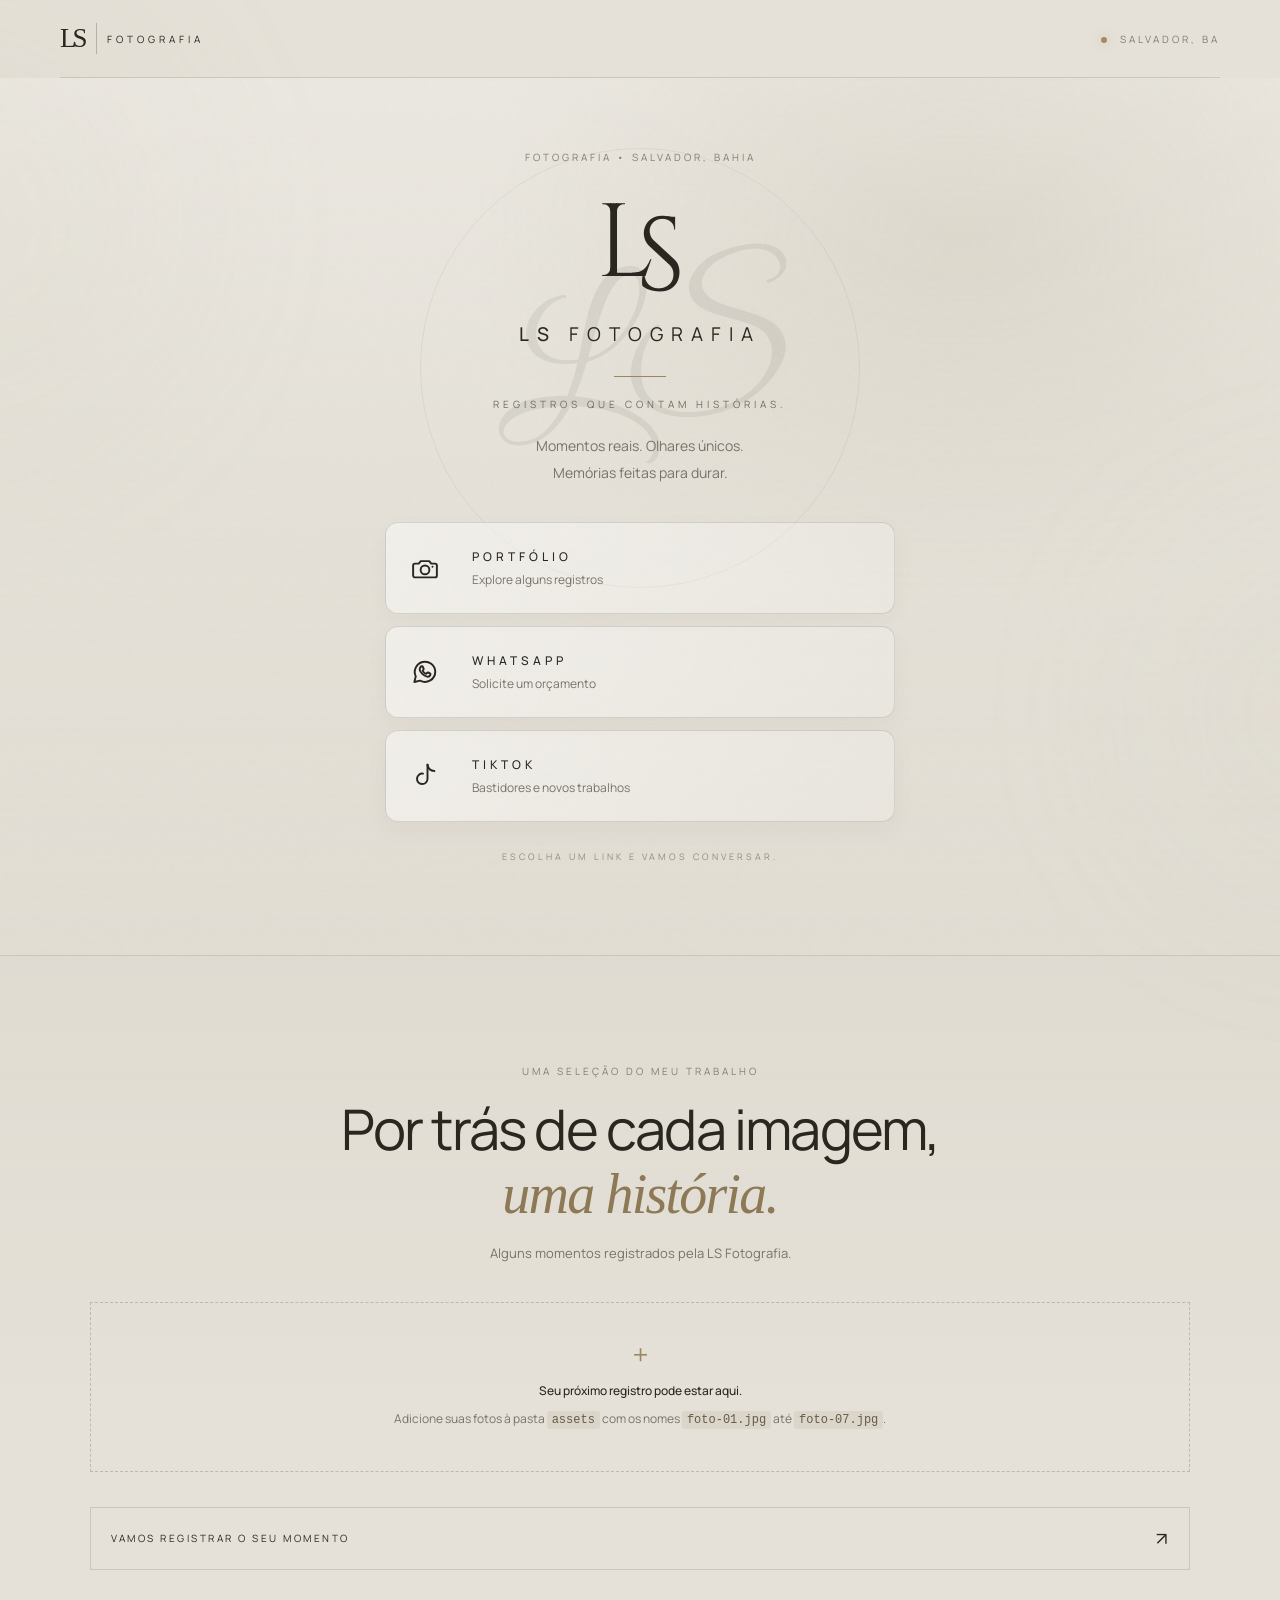
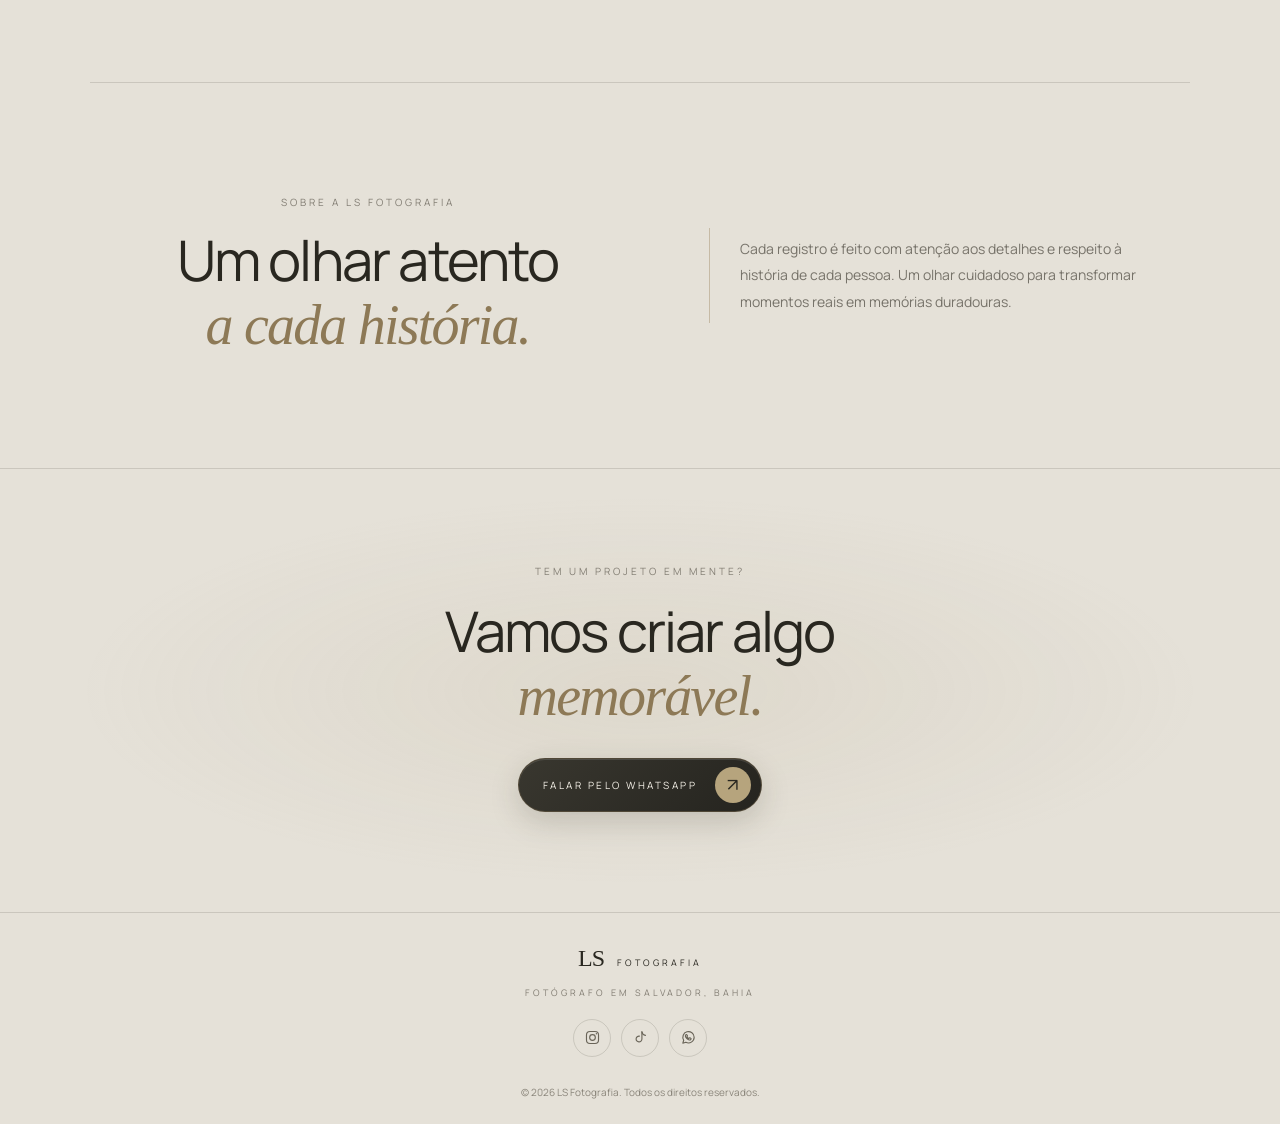
==== index.html @ e94c8c88 "Adiciona os arquivos do site" ====
<!doctype html>
<html lang="pt-BR">
<head>
  <meta charset="utf-8">
  <meta name="viewport" content="width=device-width, initial-scale=1">
  <meta name="theme-color" content="#090909">
  <meta name="description" content="LS Fotografia — registros que contam histórias. Fotógrafo em Salvador, Bahia.">
  <title>LS Fotografia | Registros que contam histórias</title>
<link rel="preconnect" href="https://fonts.googleapis.com">
<link rel="preconnect" href="https://fonts.gstatic.com" crossorigin>
<link rel="icon" type="image/svg+xml" href="favicon.svg">
<link href="https://fonts.googleapis.com/css2?family=DM+Sans:wght@400;500;600&family=Manrope:wght@300;400;500;600;700&display=swap" rel="stylesheet">
<link href="https://fonts.googleapis.com/css2?family=Cinzel:wght@400;500;600&display=swap" rel="stylesheet">
<link href="https://fonts.googleapis.com/css2?family=Great+Vibes&display=swap" rel="stylesheet">

<link rel="stylesheet" href="style.css">
  
  <script src="script.js" defer></script>
</head>
<body>
  <div class="ambient ambient-one" aria-hidden="true"></div>
  <div class="ambient ambient-two" aria-hidden="true"></div>

  <header class="topbar">
    <a class="mini-brand" href="#inicio" aria-label="LS Fotografia, início">
      <span class="mini-mark">LS</span>
      <span class="mini-name">FOTOGRAFIA</span>
    </a>
    <span class="top-location"><span class="location-dot"></span> SALVADOR, BA</span>
  </header>

  <main>
    <section class="hero" id="inicio" aria-labelledby="brand-title">
      <div class="hero-grain" aria-hidden="true"></div>
      <div class="hero-content">
        <p class="eyebrow reveal">FOTOGRAFIA • SALVADOR, BAHIA</p>
        <div class="brand-lockup reveal">
          <div class="brand-mark" aria-hidden="true"><span>L</span><span>S</span></div>
          <h1 id="brand-title">LS <span>FOTOGRAFIA</span></h1>
        </div>
        <div class="thin-line reveal"></div>
        <p class="tagline reveal">REGISTROS QUE CONTAM HISTÓRIAS.</p>
        <p class="hero-copy reveal">Momentos reais. Olhares únicos.<br>Memórias feitas para durar.</p>

        <nav class="main-links reveal" aria-label="Links principais">
          <a class="link-card portfolio-link" href="#portfolio">
            <span class="link-icon" aria-hidden="true">
              <svg viewBox="0 0 24 24" fill="none"><path d="M4 8.5h3l1.6-2h6.8l1.6 2h3A1.5 1.5 0 0 1 21.5 10v8a1.5 1.5 0 0 1-1.5 1.5H4A1.5 1.5 0 0 1 2.5 18v-8A1.5 1.5 0 0 1 4 8.5Z"/><circle cx="12" cy="13.5" r="3.5"/><path d="M18 11h.01"/></svg>
            </span>
            <span class="link-copy"><strong>PORTFÓLIO</strong><small>Explore alguns registros</small></span>
          </a>
          <a class="link-card" id="whatsapp-link" href="#" target="_blank" rel="noopener noreferrer">
            <span class="link-icon" aria-hidden="true">
              <svg viewBox="0 0 24 24" fill="none"><path d="M20.2 11.7a8.2 8.2 0 0 1-12.1 7.2L3.5 20l1.1-4.5a8.2 8.2 0 1 1 15.6-3.8Z"/><path d="M8.5 7.9c.2-.4.4-.5.7-.5h.5c.2 0 .4.1.5.4l.7 1.6c.1.3.1.5-.1.7l-.5.6c-.2.2-.2.4 0 .6.5.9 1.3 1.6 2.2 2.1.2.1.4.1.6-.1l.7-.8c.2-.2.4-.2.7-.1l1.5.7c.3.1.4.3.4.5 0 .4-.2 1.1-.7 1.6-.5.5-1.2.7-2 .5-1-.2-2.3-.8-3.7-2-1.2-1.1-2-2.4-2.2-3.4-.2-.9.1-1.7.7-2.3Z"/></svg>
            </span>
            <span class="link-copy"><strong>WHATSAPP</strong><small>Solicite um orçamento</small></span>
          </a>
          <a class="link-card" id="tiktok-link" href="#" target="_blank" rel="noopener noreferrer">
            <span class="link-icon" aria-hidden="true">
              <svg viewBox="0 0 24 24" fill="none"><path d="M14 3v11.2a4.2 4.2 0 1 1-3.6-4.1"/><path d="M14 3c.5 3 2.3 4.8 5.5 5"/></svg>
            </span>
            <span class="link-copy"><strong>TIKTOK</strong><small>Bastidores e novos trabalhos</small></span>
          </a>
        </nav>
        <p class="hero-note reveal">ESCOLHA UM LINK E VAMOS CONVERSAR.</p>
      </div>
      <div class="hero-orb" aria-hidden="true"><span>LS</span></div>
    </section>

    <section class="portfolio-section" id="portfolio" aria-labelledby="portfolio-title">
      <div class="section-heading">
        <p class="eyebrow">UMA SELEÇÃO DO MEU TRABALHO</p>
        <h2 id="portfolio-title">Por trás de cada imagem,<br><em>uma história.</em></h2>
        <p class="section-description">Alguns momentos registrados pela LS Fotografia.</p>
      </div>
      <div class="gallery" id="gallery">
        <figure class="gallery-item gallery-item--landscape" data-photo data-date="2026-10-26">
          <button class="gallery-photo-button" type="button" aria-label="Ampliar foto do portfólio 1" aria-haspopup="dialog">
            <img src="assets/foto-01.jpg" alt="Fotografia do portfólio 1">
          </button>
        </figure>
        <figure class="gallery-item gallery-item--portrait" data-photo data-date="2026-10-26">
          <button class="gallery-photo-button" type="button" aria-label="Ampliar foto do portfólio 2" aria-haspopup="dialog">
            <img src="assets/foto-02.jpg" alt="Fotografia do portfólio 2">
          </button>
        </figure>
        <figure class="gallery-item gallery-item--portrait" data-photo data-date="2026-10-26">
          <button class="gallery-photo-button" type="button" aria-label="Ampliar foto do portfólio 3" aria-haspopup="dialog">
            <img src="assets/foto-03.jpg" alt="Fotografia do portfólio 3">
          </button>
        </figure>
        <figure class="gallery-item gallery-item--landscape" data-photo data-date="2026-10-26">
          <button class="gallery-photo-button" type="button" aria-label="Ampliar foto do portfólio 4" aria-haspopup="dialog">
            <img src="assets/foto-04.jpg" alt="Fotografia do portfólio 4">
          </button>
        </figure>
        <figure class="gallery-item gallery-item--landscape" data-photo data-date="2026-10-26">
          <button class="gallery-photo-button" type="button" aria-label="Ampliar foto do portfólio 5" aria-haspopup="dialog">
            <img src="assets/foto-05.jpg" alt="Fotografia do portfólio 5">
          </button>
        </figure>
        <figure class="gallery-item gallery-item--portrait" data-photo data-date="2026-10-26">
          <button class="gallery-photo-button" type="button" aria-label="Ampliar foto do portfólio 6" aria-haspopup="dialog">
            <img src="assets/foto-06.jpg" alt="Fotografia do portfólio 6">
          </button>
        </figure>
        <figure class="gallery-item gallery-item--landscape" data-photo data-date="2026-10-26">
          <button class="gallery-photo-button" type="button" aria-label="Ampliar foto do portfólio 7" aria-haspopup="dialog">
            <img src="assets/foto-07.jpg" alt="Fotografia do portfólio 7">
          </button>
        </figure>
      </div>
      <dialog class="photo-lightbox" id="photo-lightbox" aria-label="Visualização da fotografia">
        <button class="photo-lightbox-close" type="button" aria-label="Fechar fotografia">×</button>
        <button class="photo-lightbox-nav photo-lightbox-previous" type="button" aria-label="Foto anterior">‹</button>
        <img class="photo-lightbox-image" id="photo-lightbox-image" alt="">
        <div class="photo-lightbox-caption">
          <time class="photo-lightbox-date" id="photo-lightbox-date"></time>
          <span class="photo-lightbox-counter" id="photo-lightbox-counter" aria-live="polite"></span>
        </div>
        <button class="photo-lightbox-nav photo-lightbox-next" type="button" aria-label="Próxima foto">›</button>
      </dialog>
      <div class="empty-gallery" id="empty-gallery">
        <span class="empty-symbol" aria-hidden="true">＋</span>
        <p><strong>Seu próximo registro pode estar aqui.</strong></p>
        <p>Adicione suas fotos à pasta <code>assets</code> com os nomes <code>foto-01.jpg</code> até <code>foto-07.jpg</code>.</p>
      </div>
      <a class="outline-cta" id="portfolio-whatsapp" href="#" target="_blank" rel="noopener noreferrer">VAMOS REGISTRAR O SEU MOMENTO <span>↗</span></a>
    </section>

    <section class="about-section" aria-labelledby="about-title">
      <div class="about-heading">
        <p class="eyebrow">SOBRE A LS FOTOGRAFIA</p>
        <h2 id="about-title">Um olhar atento<br><em>a cada história.</em></h2>
      </div>
      <div class="about-copy">
        <p>Cada registro é feito com atenção aos detalhes e respeito à história de cada pessoa. Um olhar cuidadoso para transformar momentos reais em memórias duradouras.</p>
      </div>
    </section>

    <section class="contact-strip" aria-label="Contato">
      <p class="eyebrow">TEM UM PROJETO EM MENTE?</p>
      <h2>Vamos criar algo<br><em>memorável.</em></h2>
      <a class="solid-cta" id="bottom-whatsapp" href="#" target="_blank" rel="noopener noreferrer">FALAR PELO WHATSAPP <span>↗</span></a>
    </section>
  </main>

  <footer class="footer">
    <a class="footer-brand" href="#inicio">LS <span>FOTOGRAFIA</span></a>
    <p>FOTÓGRAFO EM SALVADOR, BAHIA</p>
    <div class="footer-links">
      <a id="instagram-link" href="#" target="_blank" rel="noopener noreferrer" aria-label="Instagram">
        <svg viewBox="0 0 24 24" fill="none" aria-hidden="true"><rect x="3.5" y="3.5" width="17" height="17" rx="5"/><circle cx="12" cy="12" r="4"/><circle class="icon-dot" cx="17.5" cy="6.8" r="1" /></svg>
      </a>
      <a id="footer-tiktok-link" href="#" target="_blank" rel="noopener noreferrer" aria-label="TikTok">
        <svg viewBox="0 0 24 24" fill="none" aria-hidden="true"><path d="M14 4v10.1a4.1 4.1 0 1 1-3.5-4.05"/><path d="M14 4c.5 2.8 2.2 4.5 5 5"/></svg>
      </a>
      <a id="footer-whatsapp-link" href="#" target="_blank" rel="noopener noreferrer" aria-label="WhatsApp">
        <svg viewBox="0 0 24 24" fill="none" aria-hidden="true"><path d="M20 11.7a8 8 0 0 1-11.8 7L4 20l1.2-4.1A8 8 0 1 1 20 11.7Z"/><path d="M8.2 8.1c.2-.4.4-.4.7-.4h.4c.2 0 .4.1.5.4l.7 1.5c.1.3.1.4-.1.6l-.5.6c-.2.2-.2.4 0 .6.5.8 1.2 1.4 2 1.9.2.1.4.1.6-.1l.6-.7c.2-.2.4-.2.7-.1l1.4.7c.3.1.4.3.4.5 0 .4-.2 1.1-.7 1.5-.5.4-1.1.6-1.8.4-.9-.2-2.1-.8-3.4-1.9-1.1-1-1.8-2.2-2-3.1-.2-.8.1-1.5.5-1.9Z"/></svg>
      </a>
    </div>
    <small>© <span id="year"></span> LS Fotografia. Todos os direitos reservados.</small>
  </footer>
</body>
</html>
---- style.css ----
:root {
  color-scheme: light;
  --bg: #e5e1d8;
  --panel: rgba(255,255,255,.38);
  --panel-hover: rgba(255,255,255,.58);
  --text: #292720;
  --muted: #77736a;
  --line: rgba(67,61,51,.16);
  --accent: #9a8660;
  --serif: Georgia, "Times New Roman", serif;
}

* {
  box-sizing: border-box;
}

html {
  scroll-behavior: smooth;
  scroll-padding-top: 86px;
  scrollbar-width: none;
  -ms-overflow-style: none;
}

html::-webkit-scrollbar {
  display: none;
}

body {
  margin: 0;
  background: var(--bg);
  color: var(--text);
  font-family: "Manrope", "DM Sans", sans-serif;
  overflow-x: hidden;
}

a {
  color: inherit;
}

.ambient {
  position: fixed;
  z-index: -1;
  pointer-events: none;
  border-radius: 50%;
  filter: blur(100px);
  opacity: .09;
}

.ambient-one {
  width: 440px;
  height: 440px;
  background: #c5b99f;
  top: 0;
  left: -260px;
}

.ambient-two {
  width: 380px;
  height: 380px;
  background: #d7d0c3;
  bottom: 0;
  right: -240px;
}

.topbar {
  width: min(1160px, calc(100% - 48px));
  margin: auto;
  height: 78px;
  display: flex;
  justify-content: space-between;
  align-items: center;
  border-bottom: 1px solid var(--line);
}

.mini-brand {
  display: flex;
  gap: 10px;
  align-items: center;
  text-decoration: none;
}

.mini-mark {
  font-family: var(--serif);
  font-size: 27px;
  letter-spacing: -4px;
  border-right: 1px solid #b9b1a3;
  padding-right: 12px;
}

.mini-name {
  font-size: 10px;
  letter-spacing: 4px;
}

.top-location,
.eyebrow {
  color: #827d73;
  font-size: 10px;
  letter-spacing: 3px;
}

.location-dot {
  display: inline-block;
  width: 6px;
  height: 6px;
  margin-right: 8px;
  border-radius: 50%;
  background: #a28b62;
  box-shadow: 0 0 12px rgba(162,139,98,.38);
}

.hero {
  min-height: 690px;
  position: relative;
  display: grid;
  place-items: center;
  padding: 72px 24px 92px;
  isolation: isolate;
  overflow: hidden;
}

.hero::before {
  content: "";
  position: absolute;
  z-index: -2;
  inset: 0;
  background:
    radial-gradient(ellipse at 75% 18%, rgba(166,151,121,.16), transparent 36%),
    linear-gradient(180deg, rgba(255,255,255,.24), transparent 48%, rgba(207,199,184,.16));
}

.hero-grain {
  position: absolute;
  z-index: -1;
  inset: 0;
  opacity: .035;
  pointer-events: none;
  background-image: url("data:image/svg+xml,%3Csvg viewBox='0 0 180 180' xmlns='http://www.w3.org/2000/svg'%3E%3Cfilter id='n'%3E%3CfeTurbulence type='fractalNoise' baseFrequency='.8' numOctaves='3' stitchTiles='stitch'/%3E%3C/filter%3E%3Crect width='100%25' height='100%25' filter='url(%23n)' opacity='.55'/%3E%3C/svg%3E");
}

.hero-content {
  width: min(620px, 100%);
  text-align: center;
  position: relative;
  z-index: 2;
}

.hero .eyebrow {
  margin: 0 0 30px;
}

.brand-lockup {
  display: flex;
  flex-direction: column;
  align-items: center;
}

.brand-mark {
  height: 104px;
  display: flex;
  align-items: center;
  justify-content: center;
  font-family: "Cinzel", serif;
  font-size: 104px;
  line-height: .9;
  letter-spacing: -18px;
  padding-right: 17px;
  font-weight: 400;
}

.brand-mark span:first-child {
  transform: translateY(-1px);
}

.brand-mark span:last-child {
  transform: translateY(13px);
}

h1 {
  margin: 23px 0 0;
  font-size: clamp(15px, 2vw, 19px);
  letter-spacing: 8px;
  font-weight: 500;
}

h1 span {
  font-weight: 400;
}

.thin-line {
  height: 1px;
  width: 52px;
  background: var(--accent);
  margin: 29px auto 20px;
}

.tagline {
  font-size: 10px;
  letter-spacing: 4px;
  color: #716b60;
  margin: 0;
}

.hero-copy {
  color: var(--muted);
  font-size: 14px;
  line-height: 1.9;
  margin: 22px 0 36px;
}

.main-links {
  display: grid;
  gap: 12px;
  text-align: left;
}

.link-card {
  min-height: 88px;
  display: grid;
  grid-template-columns: 46px 1fr 22px;
  gap: 18px;
  align-items: center;
  padding: 17px 22px;
  border: 1px solid var(--line);
  border-radius: 13px;
  text-decoration: none;
  background: linear-gradient(110deg, rgba(255,255,255,.48), rgba(255,255,255,.24));
  box-shadow: 0 8px 24px rgba(61,53,40,.035);
  transition: transform .25s ease, background .25s ease, border-color .25s ease;
}

.link-card:hover,
.link-card:focus-visible {
  transform: translateY(-3px);
  background: var(--panel-hover);
  border-color: rgba(154,134,96,.5);
  box-shadow: 0 12px 30px rgba(61,53,40,.08);
  outline: none;
}

.link-icon {
  width: 34px;
  height: 34px;
  display: grid;
  place-items: center;
}

.link-icon svg {
  width: 30px;
  height: 30px;
  stroke: currentColor;
  stroke-width: 1.55;
  stroke-linecap: round;
  stroke-linejoin: round;
}

.link-copy {
  display: grid;
  gap: 6px;
}

.link-copy strong {
  font-size: 12px;
  font-weight: 500;
  letter-spacing: 4px;
}

.link-copy small {
  color: var(--muted);
  font-size: 12px;
}

.arrow {
  font-size: 23px;
  font-weight: 300;
  color: var(--accent);
  transition: transform .2s ease;
}

.link-card:hover .arrow {
  transform: translate(3px,-3px);
}

.hero-note {
  margin: 28px 0 0;
  font-size: 9px;
  letter-spacing: 3px;
  color: #928c80;
}

.hero-orb {
  position: absolute;
  z-index: -1;
  width: 440px;
  height: 440px;
  border-radius: 50%;
  border: 1px solid rgba(67,61,51,.07);

  right: auto;
  left: 50%;
  top: 70px;
  transform: translateX(-50%);

  display: grid;
  place-items: center;
  color: rgba(67,61,51,.025);
}

.hero-orb span {
  display: inline-block;
  font-family: "Great Vibes", cursive;
  font-weight: 400;
  font-size: 180px;
  line-height: 1;
  color: rgba(67,61,51,.09);
  opacity: 1;
  transform: rotate(-8deg);
}

.portfolio-section {
  padding: 108px 24px 112px;
  border-top: 1px solid var(--line);
  background: linear-gradient(180deg, rgba(193,184,167,.13), transparent 60%);
}

.section-heading {
  max-width: 1100px;
  margin: 0 auto 40px;
  text-align: center;
}

.section-heading .eyebrow {
  margin: 0 0 20px;
}

h2 {
  font-weight: 400;
  font-size: clamp(32px, 5vw, 56px);
  line-height: 1.12;
  letter-spacing: -1.8px;
  margin: 0;
}

h2 em {
  font-family: var(--serif);
  font-weight: 400;
  color: #8d7956;
}

.section-description {
  margin: 18px 0 0;
  color: var(--muted);
  font-size: 13px;
}

.gallery {
  max-width: 1100px;
  margin: auto;
  display: grid;
  grid-template-columns: repeat(2, minmax(0, 1fr));
  grid-auto-rows: clamp(150px, 20vw, 220px);
  gap: 14px;
}

.gallery-item {
  display: none;
  position: relative;
  margin: 0;
  overflow: hidden;
  border-radius: 2px;
  background: #d9d3c8;
  border: 1px solid rgba(67,61,51,.1);
  transition: opacity .65s ease, transform .65s cubic-bezier(.2,.7,.2,1);
}

.gallery-item--portrait {
  grid-row: span 2;
}

.gallery-item--landscape {
  grid-row: span 1;
}

.gallery-item.is-visible {
  display: block;
}

.gallery-item.is-observed:not(.is-revealed) {
  opacity: 0;
  transform: translateX(-22px) scale(.97);
}

.gallery-item:nth-child(even).is-observed:not(.is-revealed) {
  transform: translateX(22px) scale(.97);
}

.gallery-item.is-revealed {
  opacity: 1;
  transform: translateX(0) scale(1);
}

.gallery-item.is-returning {
  transition: none;
}

.gallery-item:nth-child(2).is-revealed,
.gallery-item:nth-child(5).is-revealed {
  transition-delay: .08s;
}

.gallery-item:nth-child(3).is-revealed,
.gallery-item:nth-child(6).is-revealed {
  transition-delay: .16s;
}

.gallery-photo-button {
  position: absolute;
  inset: 0;
  display: block;
  width: 100%;
  height: 100%;
  padding: 0;
  overflow: hidden;
  border: 0;
  background: transparent;
  cursor: pointer;
}

.gallery-photo-button:focus-visible {
  z-index: 1;
  outline: 2px solid var(--accent);
  outline-offset: -4px;
}

.gallery-item img {
  width: 100%;
  height: 100%;
  object-fit: cover;
  display: block;
  transition: transform .6s ease;
}

.gallery-photo-button:hover img,
.gallery-photo-button:focus-visible img {
  transform: scale(1.04);
}

.photo-lightbox {
  position: fixed;
  max-width: min(94vw, 1200px);
  max-height: 94vh;
  padding: 54px 0 0;
  overflow: visible;
  border: 0;
  background: transparent;
}

.photo-lightbox::backdrop {
  background: rgba(24,22,18,.88);
  backdrop-filter: blur(7px);
}

.photo-lightbox-image {
  display: block;
  max-width: 94vw;
  max-height: 78vh;
  width: auto;
  height: auto;
  object-fit: contain;
  transition: opacity .12s ease;
  box-shadow: 0 22px 70px rgba(0,0,0,.4);
}

.photo-lightbox-caption {
  display: block;
  margin: 12px auto 0;
  color: rgba(245,241,232,.82);
  font-size: 11px;
  letter-spacing: 2px;
  text-align: center;
}

.photo-lightbox-date {
  display: inline;
}

.photo-lightbox-counter {
  margin-left: 12px;
  padding-left: 12px;
  border-left: 1px solid rgba(245,241,232,.35);
  color: rgba(245,241,232,.58);
  font-variant-numeric: tabular-nums;
}

.photo-lightbox.is-loading .photo-lightbox-image {
  opacity: 0;
}

.photo-lightbox.is-loading::after {
  content: "";
  position: fixed;
  top: 50%;
  left: 50%;
  transform: translate(-50%, -50%);
  width: 34px;
  height: 34px;
  border: 2px solid rgba(255,255,255,.28);
  border-top-color: #e8dfcb;
  border-radius: 50%;
  animation: lightbox-spin .7s linear infinite;
}

.photo-lightbox.is-error .photo-lightbox-image {
  display: none;
}

.photo-lightbox.is-error::after {
  content: "Não foi possível carregar a foto.";
  position: fixed;
  top: 50%;
  left: 50%;
  transform: translate(-50%, -50%);
  color: #f5f1e8;
  font-size: 14px;
}

@keyframes lightbox-spin {
  to {
    transform: translate(-50%, -50%) rotate(360deg);
  }
}

.photo-lightbox-close {
  position: absolute;
  top: 0;
  right: 0;
  display: grid;
  place-items: center;
  width: 40px;
  height: 40px;
  border: 1px solid rgba(255,255,255,.48);
  border-radius: 50%;
  background: rgba(255,255,255,.08);
  color: #fff;
  font: 300 28px/1 "Manrope", sans-serif;
  cursor: pointer;
  transition: background .2s ease, transform .2s ease;
}

.photo-lightbox-close:hover {
  transform: rotate(90deg);
  background: rgba(255,255,255,.18);
}

.photo-lightbox-nav {
  position: fixed;
  top: 50%;
  display: grid;
  place-items: center;
  width: 48px;
  height: 48px;
  padding: 0 0 5px;
  border: 1px solid rgba(255,255,255,.42);
  border-radius: 50%;
  background: rgba(24,22,18,.62);
  color: #f5f1e8;
  font: 300 38px/1 "Manrope", sans-serif;
  cursor: pointer;
  transform: translateY(-50%);
  transition: background .2s ease, border-color .2s ease;
}

.photo-lightbox-nav:hover {
  border-color: rgba(255,255,255,.72);
  background: rgba(255,255,255,.16);
}

.photo-lightbox-nav:disabled {
  opacity: .35;
  cursor: default;
}

.photo-lightbox-nav:disabled:hover {
  border-color: rgba(255,255,255,.42);
  background: rgba(24,22,18,.62);
}

.photo-lightbox-previous {
  left: 18px;
}

.photo-lightbox-next {
  right: 18px;
}

.about-section {
  position: relative;
  display: grid;
  grid-template-columns: minmax(0, 1fr) minmax(0, .9fr);
  align-items: center;
  gap: clamp(36px, 7vw, 88px);
  max-width: 1100px;
  margin: 0 auto;
  padding: 112px 24px;
  border-top: 1px solid var(--line);
}

.about-heading .eyebrow {
  margin: 0 0 20px;
}

.about-heading {
  text-align: center;
}

.about-copy {
  max-width: 490px;
  padding: 8px 0 8px 30px;
  border-left: 1px solid rgba(154,134,96,.42);
}

.about-copy p {
  margin: 0;
  color: var(--muted);
  font-size: 14px;
  line-height: 1.9;
}

@media (max-width: 620px) {
  .about-section {
    grid-template-columns: 1fr;
    justify-items: center;
    gap: 24px;
    padding: 74px 24px 78px;
  }

  .about-heading {
    width: 100%;
    text-align: center;
  }

  .about-heading .eyebrow {
    font-size: 8px;
    letter-spacing: 2px;
  }

  .about-copy {
    max-width: 100%;
    padding: 0 0 0 20px;
    text-align: center;
  }

  .about-copy p {
    font-size: 13px;
  }

  .photo-lightbox-nav {
    width: 40px;
    height: 40px;
    font-size: 32px;
  }

  .photo-lightbox-previous {
    left: 10px;
  }

  .photo-lightbox-next {
    right: 10px;
  }
}

.gallery-item::after {
  content: "";
  position: absolute;
  inset: 45% 0 0;
  background: linear-gradient(transparent, rgba(27,25,21,.58));
  pointer-events: none;
}

.gallery-item figcaption {
  position: absolute;
  z-index: 1;
  bottom: 16px;
  left: 16px;
  font-size: 9px;
  letter-spacing: 3px;
  color: #f0efec;
}

.empty-gallery {
  max-width: 1100px;
  margin: auto;
  border: 1px dashed rgba(67,61,51,.24);
  padding: 32px 20px;
  text-align: center;
  color: var(--muted);
}

.empty-gallery[hidden] {
  display: none;
}

.empty-symbol {
  display: block;
  font-size: 25px;
  color: var(--accent);
  margin-bottom: 10px;
}

.empty-gallery p {
  font-size: 12px;
  line-height: 1.8;
  margin: 7px 0;
}

.empty-gallery strong {
  color: var(--text);
  font-weight: 500;
}

code {
  color: #655b48;
  background: rgba(154,134,96,.12);
  padding: 2px 5px;
  border-radius: 3px;
}

.outline-cta,
.solid-cta {
  display: flex;
  align-items: center;
  justify-content: space-between;
  gap: 18px;
  max-width: 1100px;
  margin: 35px auto 0;
  padding: 18px 20px;
  text-decoration: none;
  font-size: 10px;
  letter-spacing: 2.5px;
  transition: background .2s ease;
}

.outline-cta {
  border: 1px solid var(--line);
}

.outline-cta:hover {
  background: rgba(67,61,51,.045);
}

.outline-cta:focus-visible,
.solid-cta:focus-visible {
  outline: 2px solid var(--accent);
  outline-offset: 4px;
}

.outline-cta span,
.solid-cta span {
  font-size: 18px;
}

.contact-strip {
  padding: 95px 24px 100px;
  border-top: 1px solid var(--line);
  text-align: center;
  background: radial-gradient(ellipse at center, rgba(177,161,128,.13), transparent 62%);
}

.contact-strip .eyebrow {
  margin: 0 0 22px;
}

.solid-cta {
  justify-content: center;
  width: fit-content;
  margin: 30px auto 0;
  gap: 18px;
  padding: 8px 10px 8px 24px;
  border: 1px solid rgba(88,78,59,.8);
  border-radius: 999px;
  background: linear-gradient(135deg, #39372f, #25241f);
  color: #f5f1e8;
  box-shadow: 0 10px 30px rgba(47,42,33,.18), inset 0 1px rgba(255,255,255,.12);
  transition: transform .25s ease, box-shadow .25s ease, background .25s ease;
}

.solid-cta:hover {
  transform: translateY(-2px);
  background: linear-gradient(135deg, #49463b, #302e27);
  box-shadow: 0 14px 36px rgba(47,42,33,.25), inset 0 1px rgba(255,255,255,.16);
}

.solid-cta span {
  display: grid;
  place-items: center;
  width: 36px;
  height: 36px;
  border-radius: 50%;
  background: #b6a47d;
  color: #292720;
}

.footer {
  padding: 32px 24px 24px;
  border-top: 1px solid var(--line);
  text-align: center;
}

.footer-brand {
  text-decoration: none;
  font-family: var(--serif);
  font-size: 24px;
  letter-spacing: -1px;
}

.footer-brand span {
  font: 9px "Manrope", sans-serif;
  letter-spacing: 3px;
  margin-left: 8px;
}

.footer > p {
  color: #827d73;
  font-size: 9px;
  letter-spacing: 3px;
  margin: 14px 0 20px;
}

.footer-links {
  display: flex;
  justify-content: center;
  gap: 10px;
  margin-bottom: 22px;
}

.footer-links a {
  display: grid;
  place-items: center;
  width: 38px;
  height: 38px;
  border: 1px solid var(--line);
  border-radius: 50%;
  text-decoration: none;
  color: #696458;
  transition: background .2s ease, color .2s ease, border-color .2s ease, transform .2s ease;
}

.footer-links svg {
  width: 17px;
  height: 17px;
  stroke: currentColor;
  stroke-width: 1.6;
  stroke-linecap: round;
  stroke-linejoin: round;
}

.footer-links svg .icon-dot {
  fill: currentColor;
  stroke: none;
}

.footer-links a:hover {
  background: rgba(67,61,51,.06);
  border-color: rgba(154,134,96,.4);
  color: #39372f;
  transform: translateY(-2px);
}

.footer > small {
  color: #8a857a;
  font-size: 10px;
}

.reveal {
  animation: rise-in .7s both;
}

.reveal:nth-child(2) {
  animation-delay: .08s;
}

.reveal:nth-child(3) {
  animation-delay: .15s;
}

.reveal:nth-child(4) {
  animation-delay: .22s;
}

.reveal:nth-child(5) {
  animation-delay: .29s;
}

@keyframes rise-in {
  from {
    opacity: 0;
    transform: translateY(10px);
  }

  to {
    opacity: 1;
    transform: translateY(0);
  }
}

@media (min-width: 900px) {
  .hero {
    min-height: 760px;
  }

  .hero-content {
    width: 510px;
  }

  .link-card {
    min-height: 92px;
  }

  .portfolio-section {
    padding-left: max(24px, calc((100vw - 1100px)/2));
    padding-right: max(24px, calc((100vw - 1100px)/2));
  }
}

@media (max-width: 620px) {
  .topbar {
    width: calc(100% - 34px);
    height: 66px;
  }

  .mini-mark {
    font-size: 24px;
  }

  .mini-name {
    font-size: 8px;
    letter-spacing: 2.5px;
  }

  .top-location {
    font-size: 8px;
    letter-spacing: 1.5px;
  }

  .hero {
    padding: 63px 20px 76px;
    min-height: auto;
  }

  .hero .eyebrow {
    font-size: 8px;
    letter-spacing: 2px;
    margin-bottom: 28px;
  }

  .brand-mark {
    font-size: 90px;
    height: 90px;
  }

  h1 {
    font-size: 14px;
    letter-spacing: 5px;
  }

  .tagline {
    font-size: 8px;
    letter-spacing: 2.5px;
  }

  .hero-copy {
    font-size: 13px;
    margin-bottom: 30px;
  }

  .link-card {
    min-height: 80px;
    grid-template-columns: 34px 1fr 18px;
    gap: 13px;
    padding: 15px 15px;
  }

  .link-icon svg {
    width: 27px;
    height: 27px;
  }

  .link-copy strong {
    font-size: 10px;
    letter-spacing: 3px;
  }

  .link-copy small {
    font-size: 11px;
  }

  .hero-note {
    font-size: 8px;
    letter-spacing: 2px;
  }

  .portfolio-section {
    padding: 74px 20px 78px;
  }

  .section-heading {
    margin-bottom: 27px;
  }

  .section-heading .eyebrow {
    font-size: 8px;
    letter-spacing: 2px;
  }

  .section-description {
    font-size: 12px;
    line-height: 1.7;
  }

  .gallery {
    grid-template-columns: repeat(2, minmax(0, 1fr));
    grid-auto-rows: clamp(90px, 30vw, 130px);
    gap: 9px;
  }

  .gallery-item figcaption {
    left: 10px;
    bottom: 10px;
    font-size: 8px;
  }

  .empty-gallery {
    padding: 26px 14px;
  }

  .outline-cta {
    font-size: 8px;
    letter-spacing: 1.5px;
    padding: 16px 13px;
  }

  .contact-strip {
    padding: 74px 20px 78px;
  }

  .solid-cta {
    font-size: 9px;
    letter-spacing: 1.5px;
    padding: 8px 10px 8px 20px;
  }
}

@media (prefers-reduced-motion: reduce) {
  *,
  *::before,
  *::after {
    scroll-behavior: auto !important;
    animation-duration: .01ms !important;
    transition-duration: .01ms !important;
  }
}
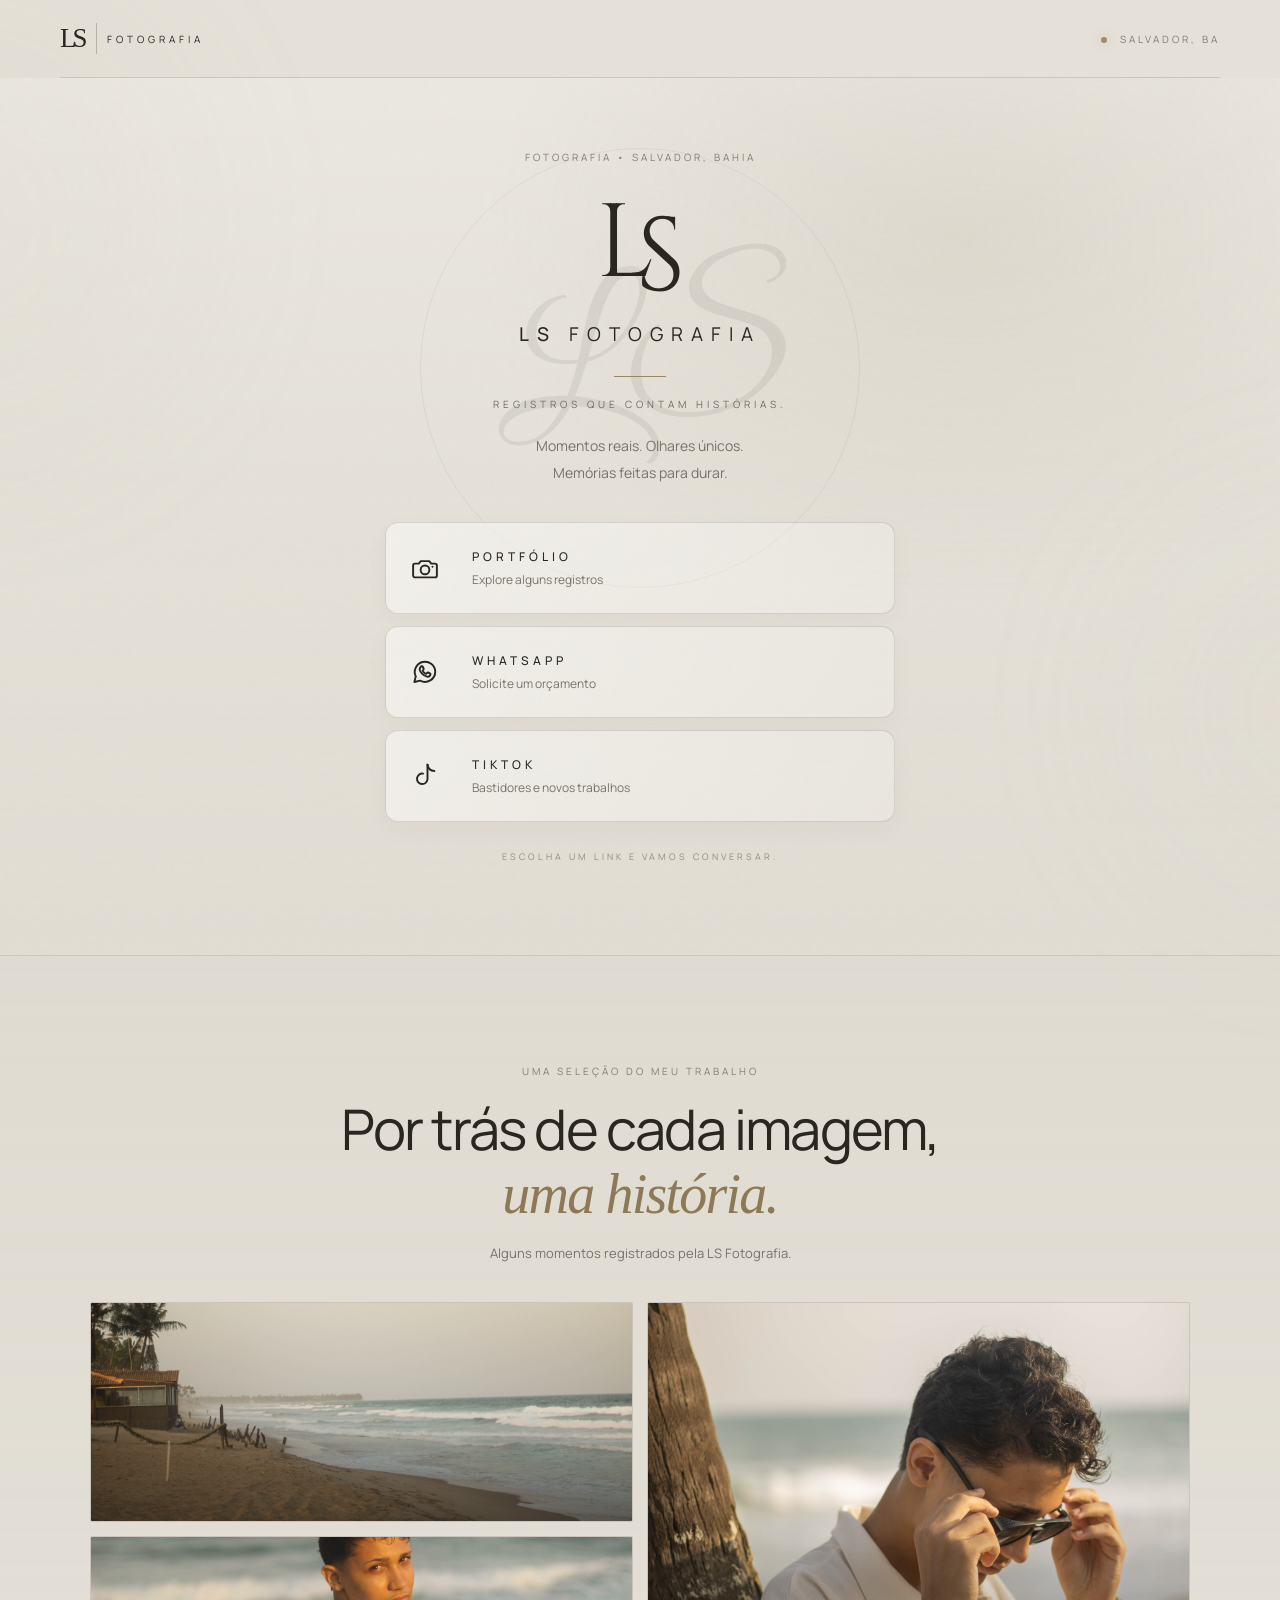
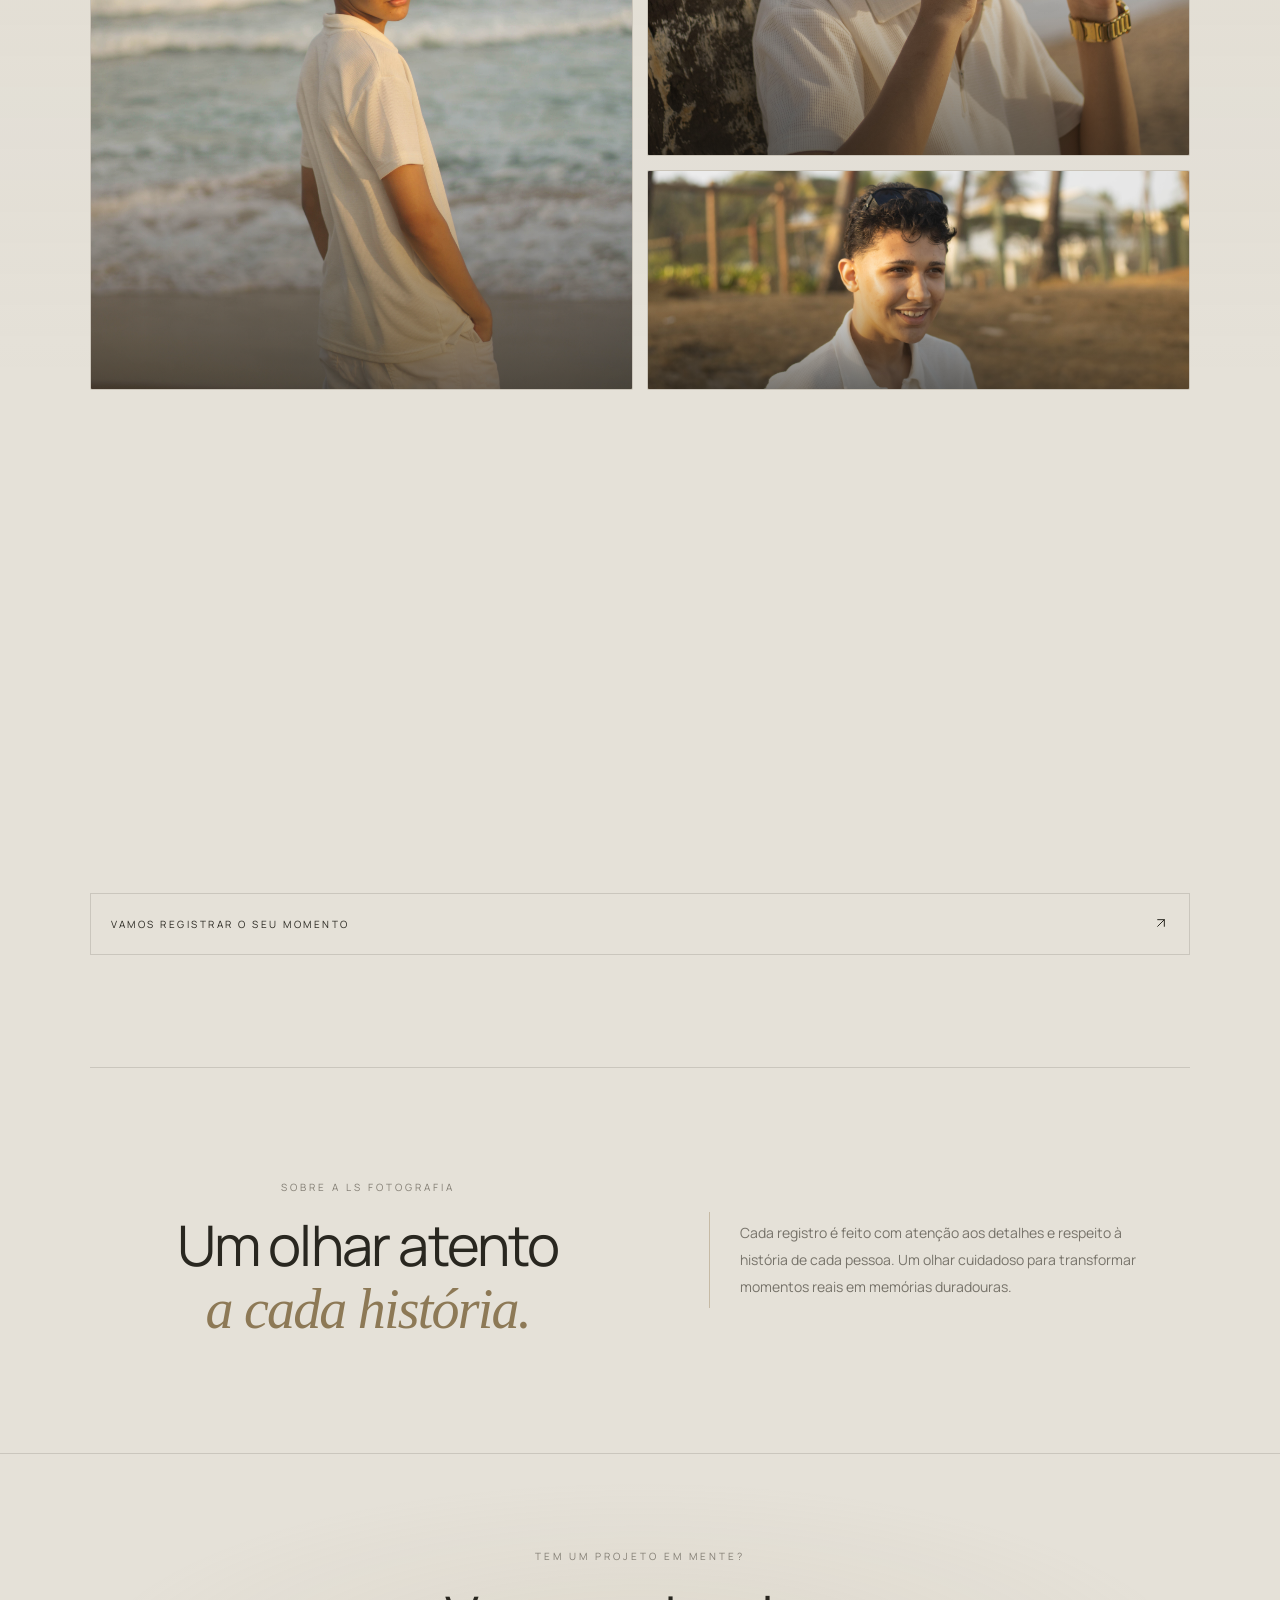
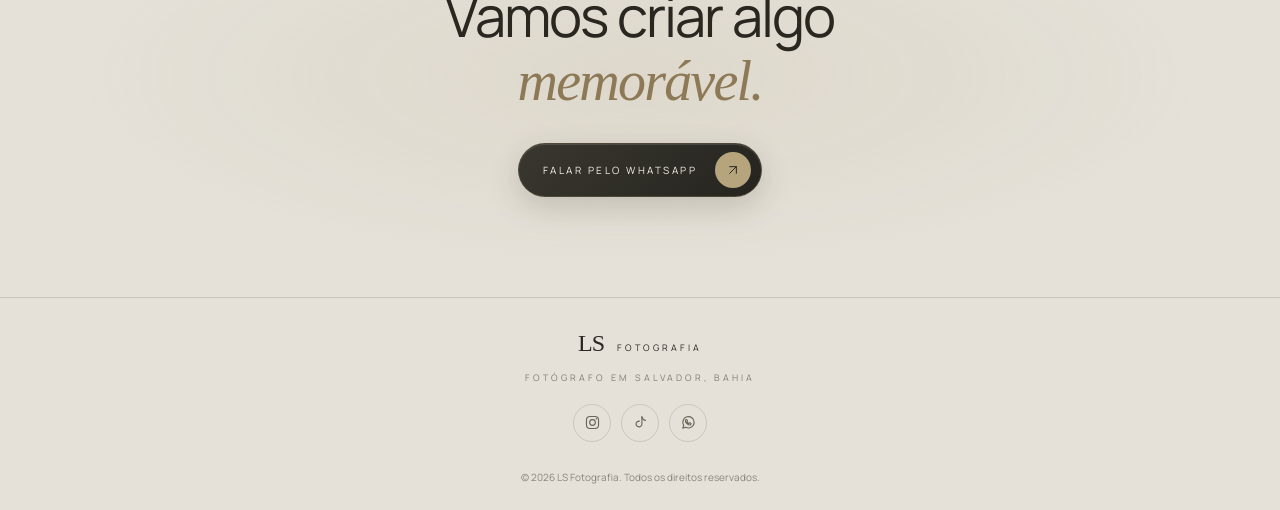
==== commit dedbf569: "Add SVG icons to WhatsApp call-to-action links" ====
--- a/index.html
+++ b/index.html
@@ -125,7 +125,7 @@
         <p><strong>Seu próximo registro pode estar aqui.</strong></p>
         <p>Adicione suas fotos à pasta <code>assets</code> com os nomes <code>foto-01.jpg</code> até <code>foto-07.jpg</code>.</p>
       </div>
-      <a class="outline-cta" id="portfolio-whatsapp" href="#" target="_blank" rel="noopener noreferrer">VAMOS REGISTRAR O SEU MOMENTO <span>↗</span></a>
+      <a class="outline-cta" id="portfolio-whatsapp" href="#" target="_blank" rel="noopener noreferrer">VAMOS REGISTRAR O SEU MOMENTO <span><svg viewBox="0 0 24 24" width="16" height="16" fill="none" stroke="currentColor" stroke-width="1.5" stroke-linecap="round" stroke-linejoin="round"><path d="M7 17 17 7M7 7h10v10"/></svg></span></a>
     </section>
 
     <section class="about-section" aria-labelledby="about-title">
@@ -141,7 +141,7 @@
     <section class="contact-strip" aria-label="Contato">
       <p class="eyebrow">TEM UM PROJETO EM MENTE?</p>
       <h2>Vamos criar algo<br><em>memorável.</em></h2>
-      <a class="solid-cta" id="bottom-whatsapp" href="#" target="_blank" rel="noopener noreferrer">FALAR PELO WHATSAPP <span>↗</span></a>
+      <a class="solid-cta" id="bottom-whatsapp" href="#" target="_blank" rel="noopener noreferrer">FALAR PELO WHATSAPP <span><svg viewBox="0 0 24 24" width="16" height="16" fill="none" stroke="currentColor" stroke-width="1.5" stroke-linecap="round" stroke-linejoin="round"><path d="M7 17 17 7M7 7h10v10"/></svg></span></a>
     </section>
   </main>
 
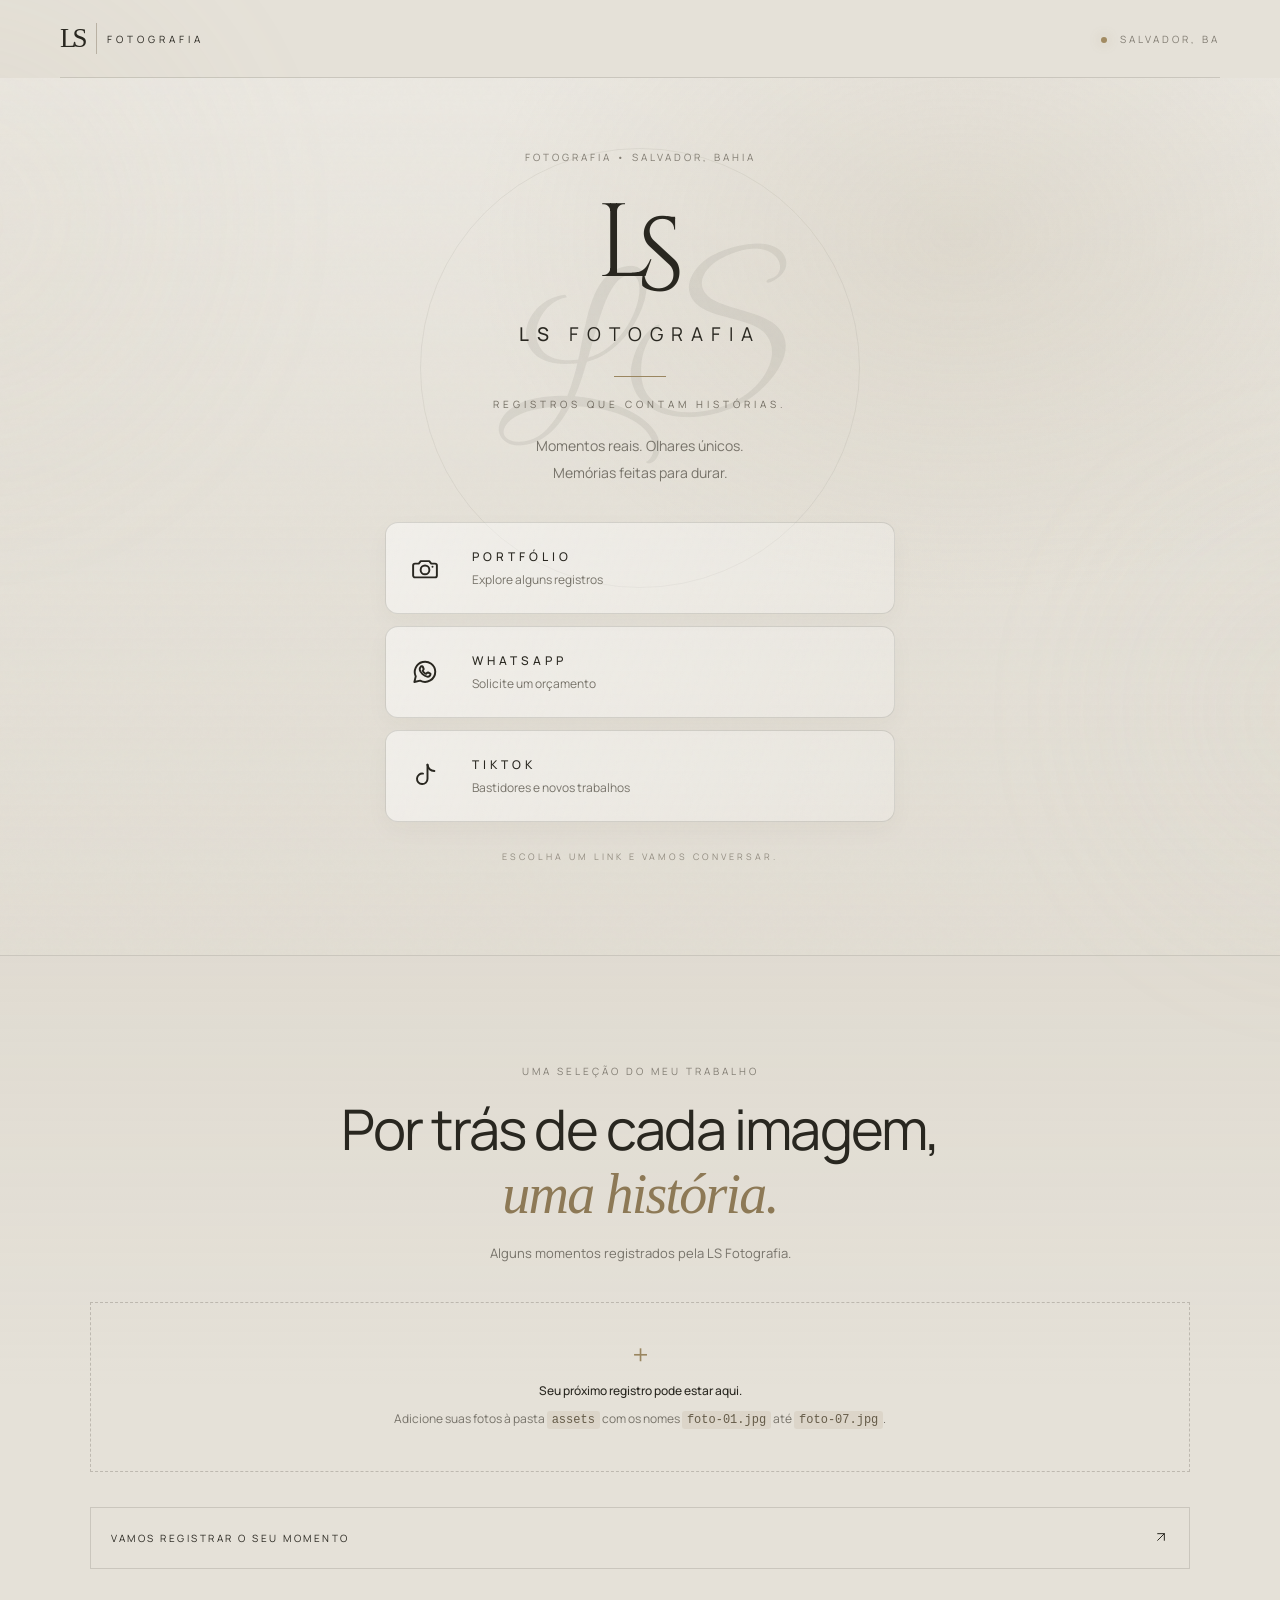
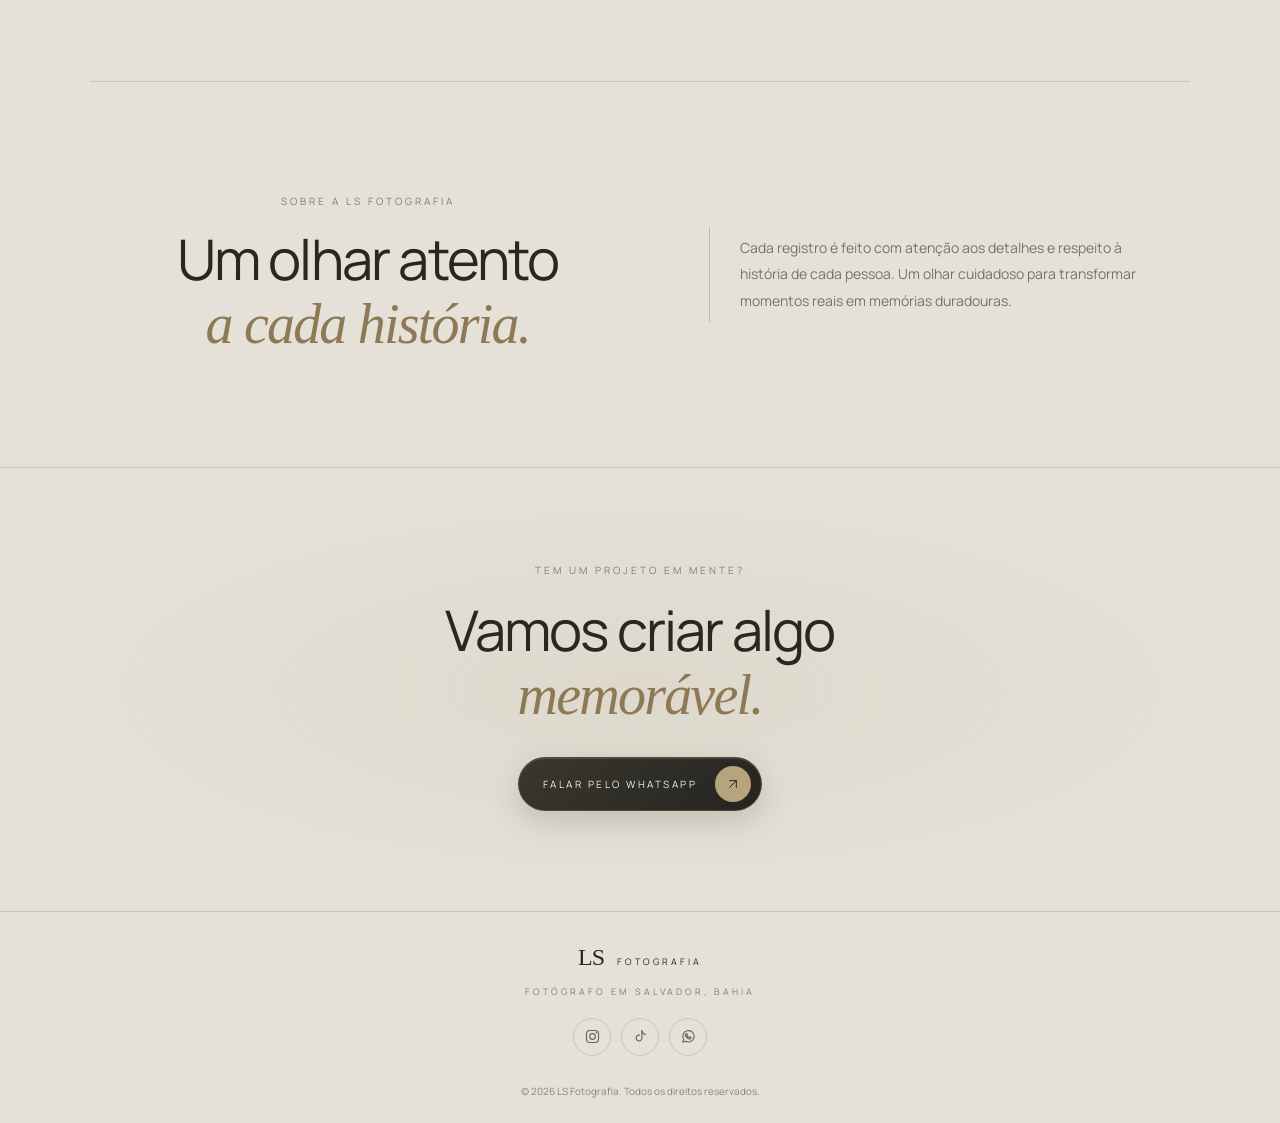
==== commit af075147: "Optimize gallery image loading Use local thumbnails with lazy loading while keeping original images " ====
--- a/index.html
+++ b/index.html
@@ -9,9 +9,9 @@
 <link rel="preconnect" href="https://fonts.googleapis.com">
 <link rel="preconnect" href="https://fonts.gstatic.com" crossorigin>
 <link rel="icon" type="image/svg+xml" href="favicon.svg">
-<link href="https://fonts.googleapis.com/css2?family=DM+Sans:wght@400;500;600&family=Manrope:wght@300;400;500;600;700&display=swap" rel="stylesheet">
-<link href="https://fonts.googleapis.com/css2?family=Cinzel:wght@400;500;600&display=swap" rel="stylesheet">
-<link href="https://fonts.googleapis.com/css2?family=Great+Vibes&display=swap" rel="stylesheet">
+<link href="https://fonts.googleapis.com/css2?family=Cinzel:wght@400;500;600&family=Great+Vibes&family=Manrope:wght@300;400;500;600;700&display=swap" rel="stylesheet">
+
+
 
 <link rel="stylesheet" href="style.css">
   
@@ -76,37 +76,37 @@
       <div class="gallery" id="gallery">
         <figure class="gallery-item gallery-item--landscape" data-photo data-date="2026-10-26">
           <button class="gallery-photo-button" type="button" aria-label="Ampliar foto do portfólio 1" aria-haspopup="dialog">
-            <img src="assets/foto-01.jpg" alt="Fotografia do portfólio 1">
+            <img src="assets/thumbnails/foto-01.jpg" data-full-src="assets/foto-01.jpg" width="6000" height="4000" loading="lazy" decoding="async" alt="Fotografia do portfólio 1">
           </button>
         </figure>
         <figure class="gallery-item gallery-item--portrait" data-photo data-date="2026-10-26">
           <button class="gallery-photo-button" type="button" aria-label="Ampliar foto do portfólio 2" aria-haspopup="dialog">
-            <img src="assets/foto-02.jpg" alt="Fotografia do portfólio 2">
+            <img src="assets/thumbnails/foto-02.jpg" data-full-src="assets/foto-02.jpg" width="4000" height="6000" loading="lazy" decoding="async" alt="Fotografia do portfólio 2">
           </button>
         </figure>
         <figure class="gallery-item gallery-item--portrait" data-photo data-date="2026-10-26">
           <button class="gallery-photo-button" type="button" aria-label="Ampliar foto do portfólio 3" aria-haspopup="dialog">
-            <img src="assets/foto-03.jpg" alt="Fotografia do portfólio 3">
+            <img src="assets/thumbnails/foto-03.jpg" data-full-src="assets/foto-03.jpg" width="4000" height="5000" loading="lazy" decoding="async" alt="Fotografia do portfólio 3">
           </button>
         </figure>
         <figure class="gallery-item gallery-item--landscape" data-photo data-date="2026-10-26">
           <button class="gallery-photo-button" type="button" aria-label="Ampliar foto do portfólio 4" aria-haspopup="dialog">
-            <img src="assets/foto-04.jpg" alt="Fotografia do portfólio 4">
+            <img src="assets/thumbnails/foto-04.jpg" data-full-src="assets/foto-04.jpg" width="6000" height="4000" loading="lazy" decoding="async" alt="Fotografia do portfólio 4">
           </button>
         </figure>
         <figure class="gallery-item gallery-item--landscape" data-photo data-date="2026-10-26">
           <button class="gallery-photo-button" type="button" aria-label="Ampliar foto do portfólio 5" aria-haspopup="dialog">
-            <img src="assets/foto-05.jpg" alt="Fotografia do portfólio 5">
+            <img src="assets/thumbnails/foto-05.jpg" data-full-src="assets/foto-05.jpg" width="6000" height="4000" loading="lazy" decoding="async" alt="Fotografia do portfólio 5">
           </button>
         </figure>
         <figure class="gallery-item gallery-item--portrait" data-photo data-date="2026-10-26">
           <button class="gallery-photo-button" type="button" aria-label="Ampliar foto do portfólio 6" aria-haspopup="dialog">
-            <img src="assets/foto-06.jpg" alt="Fotografia do portfólio 6">
+            <img src="assets/thumbnails/foto-06.jpg" data-full-src="assets/foto-06.jpg" width="4000" height="6000" loading="lazy" decoding="async" alt="Fotografia do portfólio 6">
           </button>
         </figure>
         <figure class="gallery-item gallery-item--landscape" data-photo data-date="2026-10-26">
           <button class="gallery-photo-button" type="button" aria-label="Ampliar foto do portfólio 7" aria-haspopup="dialog">
-            <img src="assets/foto-07.jpg" alt="Fotografia do portfólio 7">
+            <img src="assets/thumbnails/foto-07.jpg" data-full-src="assets/foto-07.jpg" width="6000" height="4000" loading="lazy" decoding="async" alt="Fotografia do portfólio 7">
           </button>
         </figure>
       </div>
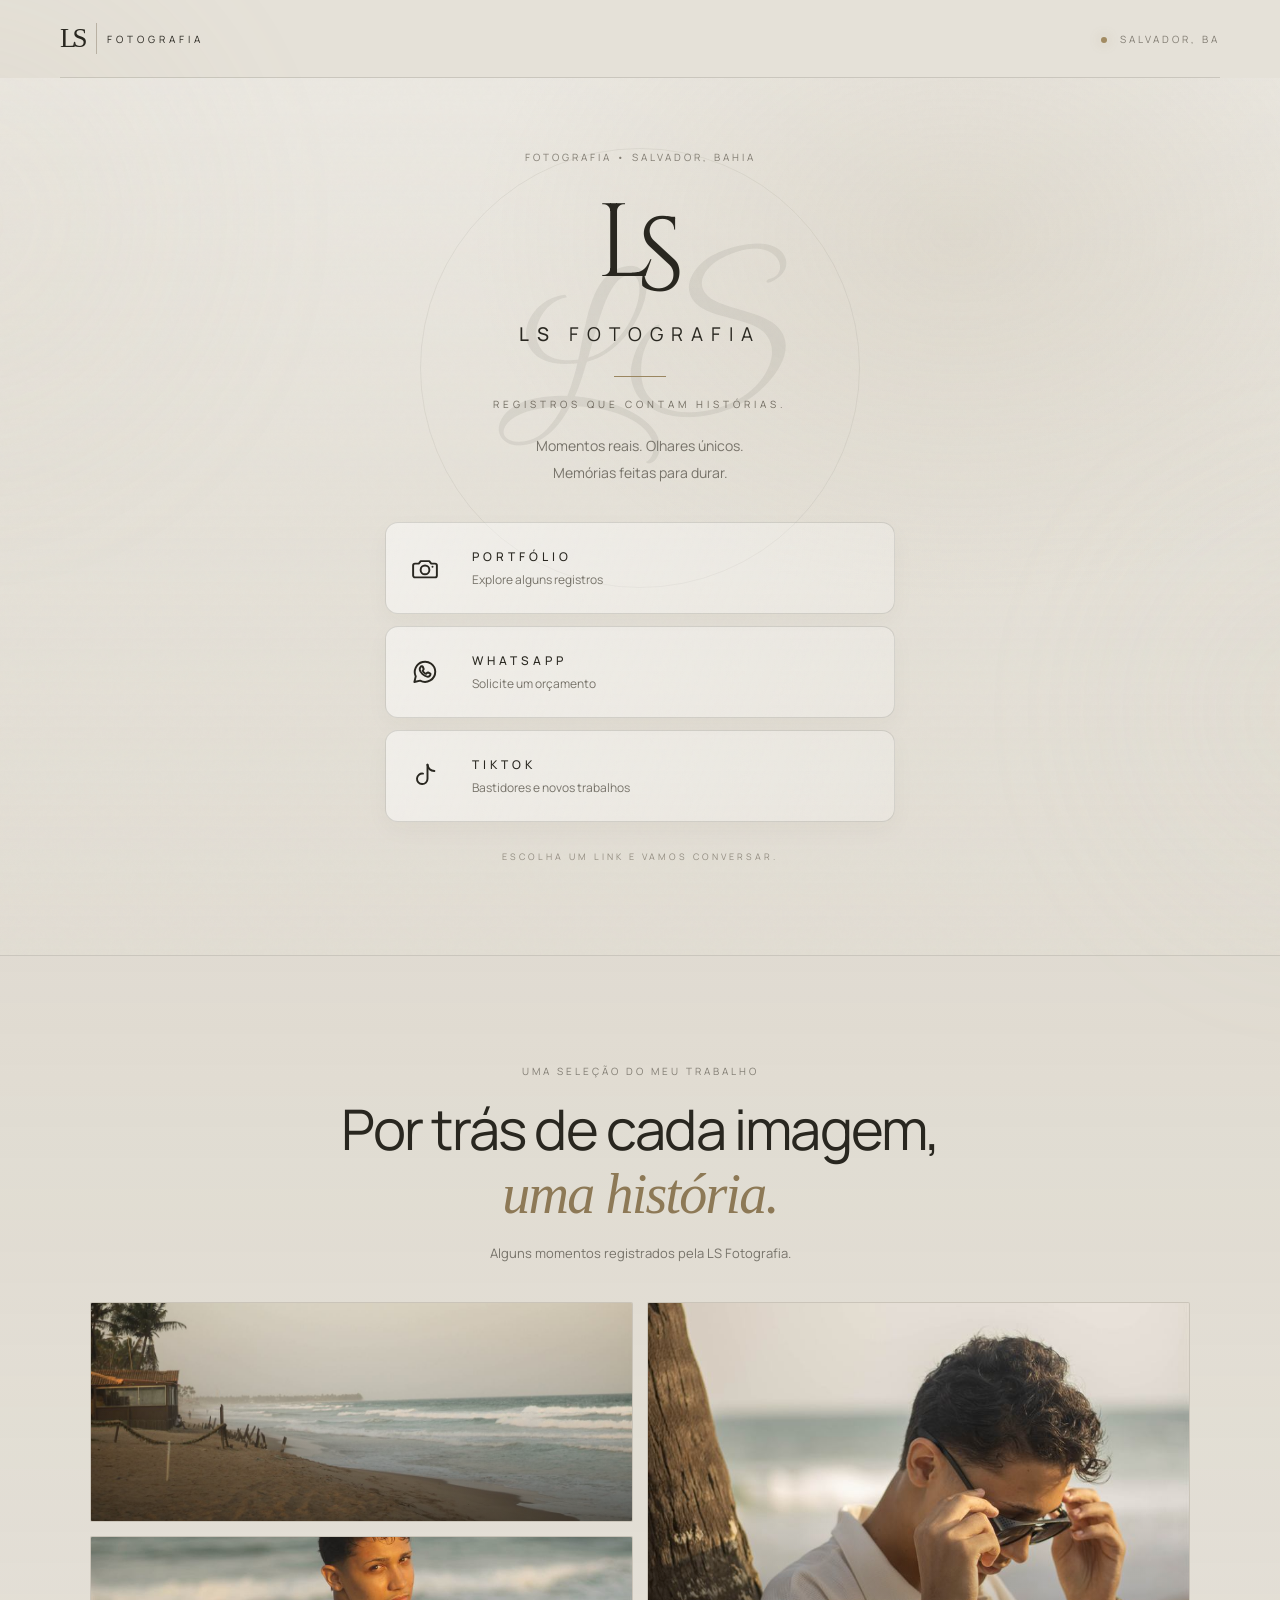
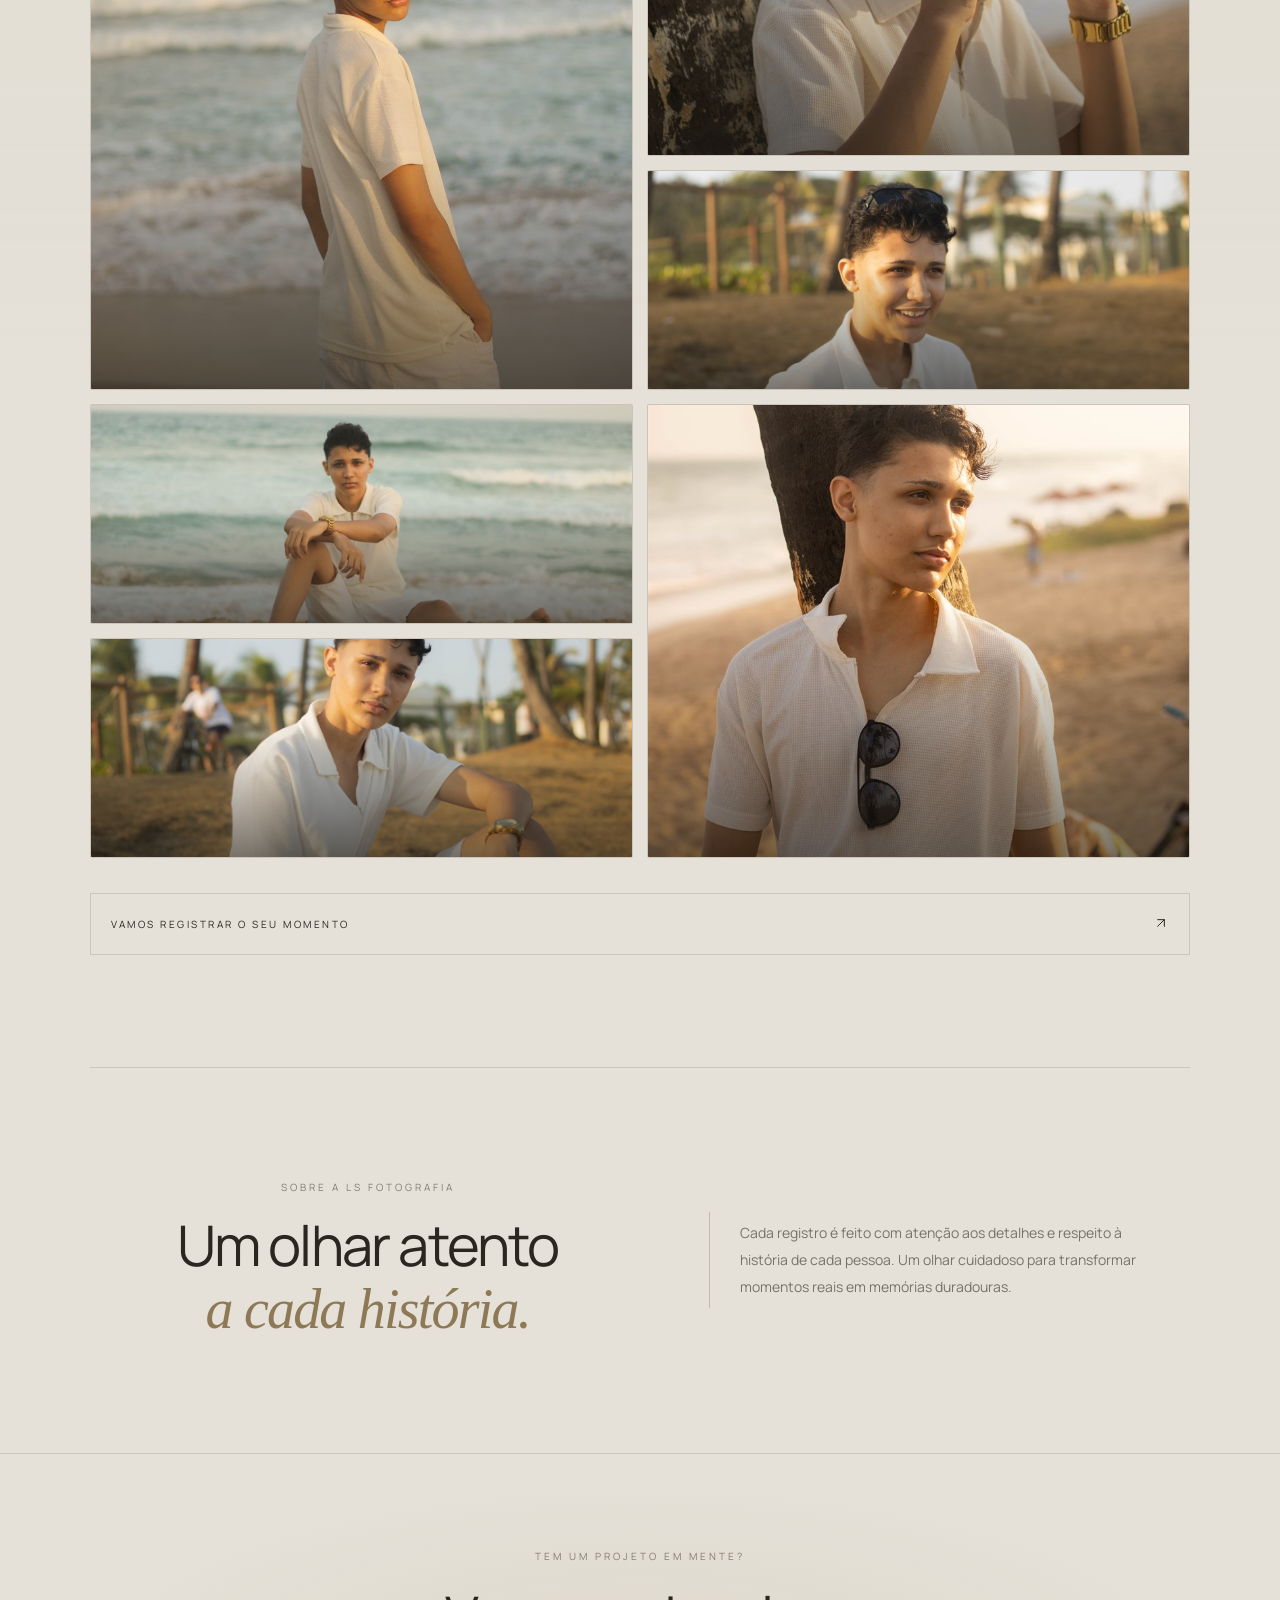
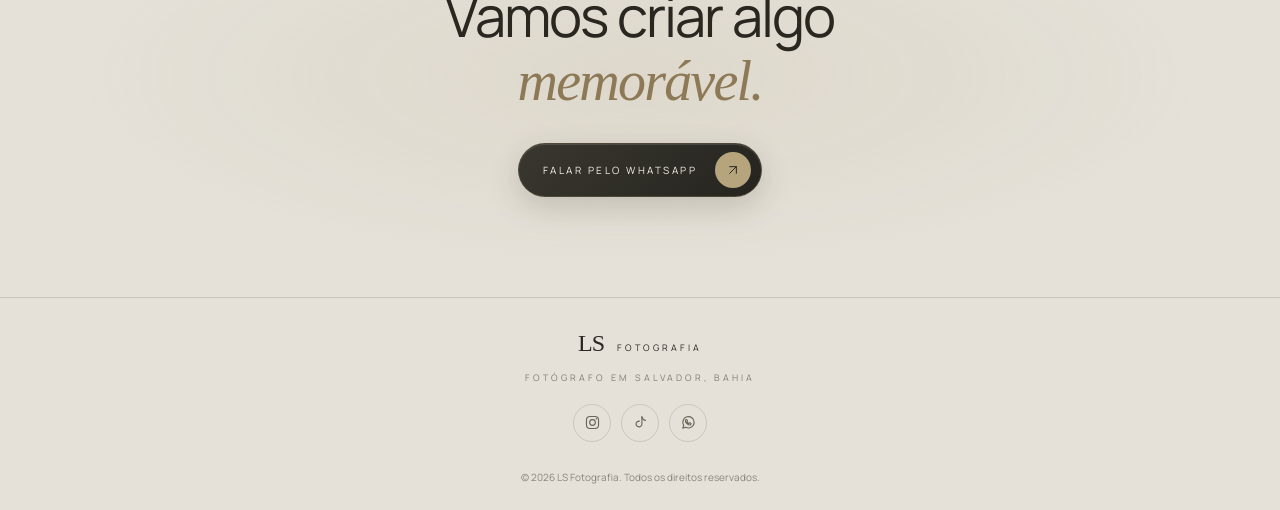
==== commit 306794de: "Add cache-busting query parameter to CSS link Version the stylesheet URL so returning visitors do no" ====
--- a/index.html
+++ b/index.html
@@ -13,7 +13,7 @@
 
 
 
-<link rel="stylesheet" href="style.css">
+<link rel="stylesheet" href="style.css?v=2">
   
   <script src="script.js" defer></script>
 </head>
--- a/style.css
+++ b/style.css
@@ -364,7 +364,7 @@
 }
 
 .gallery-item {
-  display: none;
+  display: block;
   position: relative;
   margin: 0;
   overflow: hidden;
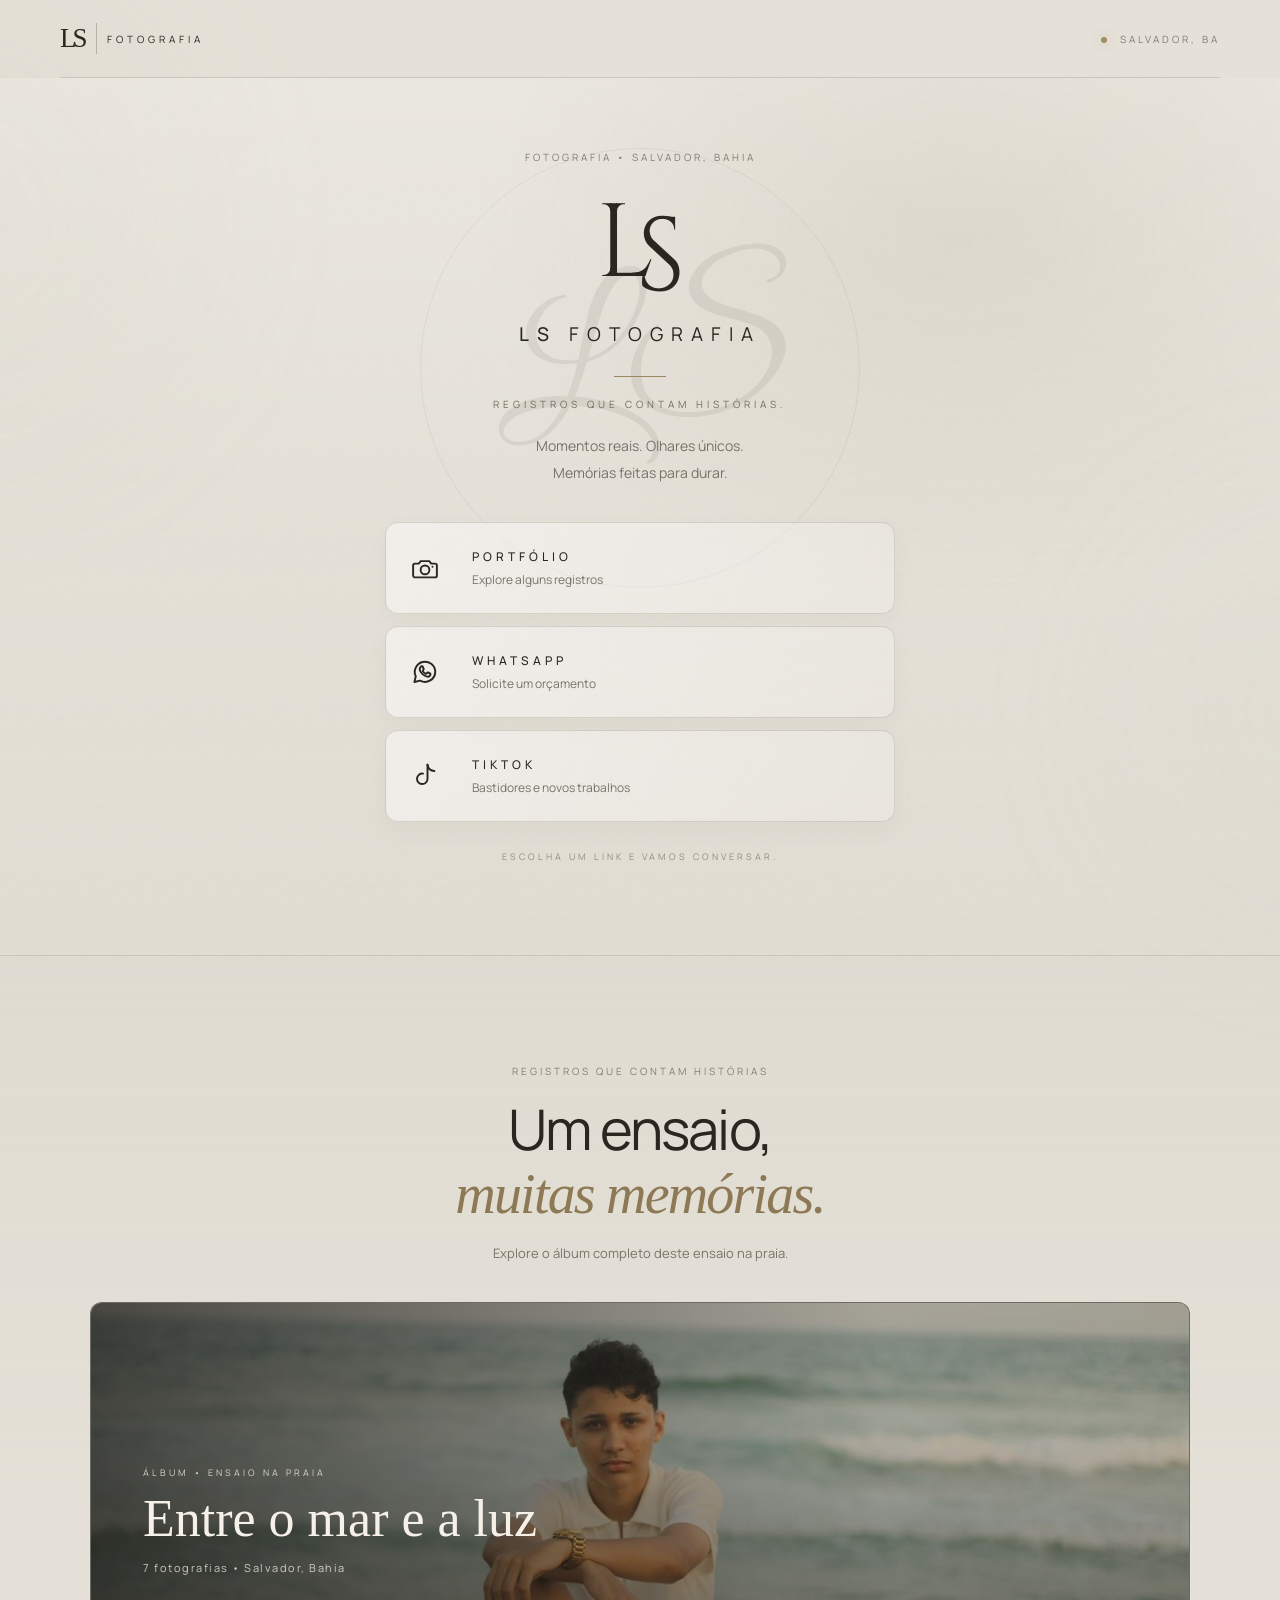
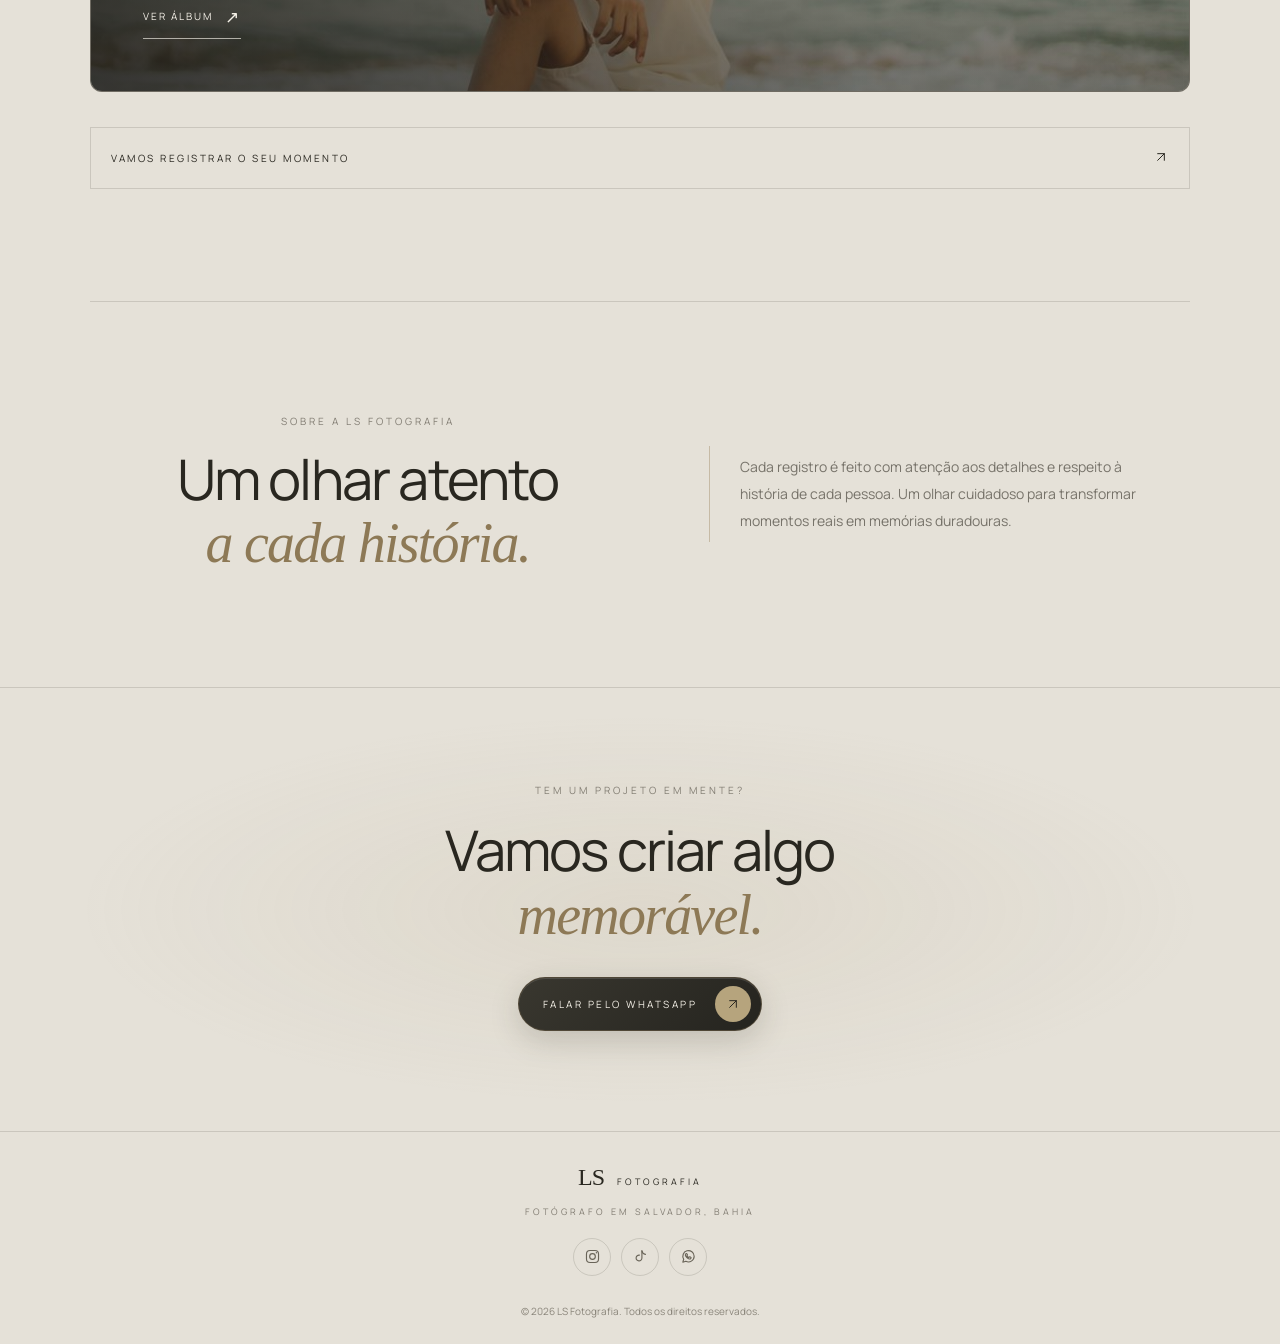
==== commit ee6b133a: "Atualiza galeria e página do álbum Adiciona página própria para o álbum e mantém a capa horizontal c" ====
--- a/index.html
+++ b/index.html
@@ -11,11 +11,9 @@
 <link rel="icon" type="image/svg+xml" href="favicon.svg">
 <link href="https://fonts.googleapis.com/css2?family=Cinzel:wght@400;500;600&family=Great+Vibes&family=Manrope:wght@300;400;500;600;700&display=swap" rel="stylesheet">
 
-
-
-<link rel="stylesheet" href="style.css?v=2">
+<link rel="stylesheet" href="style.css?v=4">
   
-  <script src="script.js" defer></script>
+  <script src="script.js?v=4" defer></script>
 </head>
 <body>
   <div class="ambient ambient-one" aria-hidden="true"></div>
@@ -69,63 +67,22 @@
 
     <section class="portfolio-section" id="portfolio" aria-labelledby="portfolio-title">
       <div class="section-heading">
-        <p class="eyebrow">UMA SELEÇÃO DO MEU TRABALHO</p>
-        <h2 id="portfolio-title">Por trás de cada imagem,<br><em>uma história.</em></h2>
-        <p class="section-description">Alguns momentos registrados pela LS Fotografia.</p>
+        <p class="eyebrow">REGISTROS QUE CONTAM HISTÓRIAS</p>
+        <h2 id="portfolio-title">Um ensaio,<br><em>muitas memórias.</em></h2>
+        <p class="section-description">Explore o álbum completo deste ensaio na praia.</p>
       </div>
-      <div class="gallery" id="gallery">
-        <figure class="gallery-item gallery-item--landscape" data-photo data-date="2026-10-26">
-          <button class="gallery-photo-button" type="button" aria-label="Ampliar foto do portfólio 1" aria-haspopup="dialog">
-            <img src="assets/thumbnails/foto-01.jpg" data-full-src="assets/foto-01.jpg" width="6000" height="4000" loading="lazy" decoding="async" alt="Fotografia do portfólio 1">
-          </button>
-        </figure>
-        <figure class="gallery-item gallery-item--portrait" data-photo data-date="2026-10-26">
-          <button class="gallery-photo-button" type="button" aria-label="Ampliar foto do portfólio 2" aria-haspopup="dialog">
-            <img src="assets/thumbnails/foto-02.jpg" data-full-src="assets/foto-02.jpg" width="4000" height="6000" loading="lazy" decoding="async" alt="Fotografia do portfólio 2">
-          </button>
-        </figure>
-        <figure class="gallery-item gallery-item--portrait" data-photo data-date="2026-10-26">
-          <button class="gallery-photo-button" type="button" aria-label="Ampliar foto do portfólio 3" aria-haspopup="dialog">
-            <img src="assets/thumbnails/foto-03.jpg" data-full-src="assets/foto-03.jpg" width="4000" height="5000" loading="lazy" decoding="async" alt="Fotografia do portfólio 3">
-          </button>
-        </figure>
-        <figure class="gallery-item gallery-item--landscape" data-photo data-date="2026-10-26">
-          <button class="gallery-photo-button" type="button" aria-label="Ampliar foto do portfólio 4" aria-haspopup="dialog">
-            <img src="assets/thumbnails/foto-04.jpg" data-full-src="assets/foto-04.jpg" width="6000" height="4000" loading="lazy" decoding="async" alt="Fotografia do portfólio 4">
-          </button>
-        </figure>
-        <figure class="gallery-item gallery-item--landscape" data-photo data-date="2026-10-26">
-          <button class="gallery-photo-button" type="button" aria-label="Ampliar foto do portfólio 5" aria-haspopup="dialog">
-            <img src="assets/thumbnails/foto-05.jpg" data-full-src="assets/foto-05.jpg" width="6000" height="4000" loading="lazy" decoding="async" alt="Fotografia do portfólio 5">
-          </button>
-        </figure>
-        <figure class="gallery-item gallery-item--portrait" data-photo data-date="2026-10-26">
-          <button class="gallery-photo-button" type="button" aria-label="Ampliar foto do portfólio 6" aria-haspopup="dialog">
-            <img src="assets/thumbnails/foto-06.jpg" data-full-src="assets/foto-06.jpg" width="4000" height="6000" loading="lazy" decoding="async" alt="Fotografia do portfólio 6">
-          </button>
-        </figure>
-        <figure class="gallery-item gallery-item--landscape" data-photo data-date="2026-10-26">
-          <button class="gallery-photo-button" type="button" aria-label="Ampliar foto do portfólio 7" aria-haspopup="dialog">
-            <img src="assets/thumbnails/foto-07.jpg" data-full-src="assets/foto-07.jpg" width="6000" height="4000" loading="lazy" decoding="async" alt="Fotografia do portfólio 7">
-          </button>
-        </figure>
+      <div class="photo-album">
+        <a class="album-cover" href="album.html" aria-label="Abrir álbum Entre o mar e a luz, com sete fotografias">
+          <img src="assets/thumbnails/foto-05.jpg" width="1200" height="800" loading="lazy" decoding="async" alt="" aria-hidden="true">
+          <span class="album-cover-content">
+            <span class="album-eyebrow">ÁLBUM • ENSAIO NA PRAIA</span>
+            <span class="album-title">Entre o mar e a luz</span>
+            <span class="album-meta">7 fotografias • Salvador, Bahia</span>
+            <span class="album-action">Ver álbum <span aria-hidden="true">↗</span></span>
+          </span>
+        </a>
       </div>
-      <dialog class="photo-lightbox" id="photo-lightbox" aria-label="Visualização da fotografia">
-        <button class="photo-lightbox-close" type="button" aria-label="Fechar fotografia">×</button>
-        <button class="photo-lightbox-nav photo-lightbox-previous" type="button" aria-label="Foto anterior">‹</button>
-        <img class="photo-lightbox-image" id="photo-lightbox-image" alt="">
-        <div class="photo-lightbox-caption">
-          <time class="photo-lightbox-date" id="photo-lightbox-date"></time>
-          <span class="photo-lightbox-counter" id="photo-lightbox-counter" aria-live="polite"></span>
-        </div>
-        <button class="photo-lightbox-nav photo-lightbox-next" type="button" aria-label="Próxima foto">›</button>
-      </dialog>
-      <div class="empty-gallery" id="empty-gallery">
-        <span class="empty-symbol" aria-hidden="true">＋</span>
-        <p><strong>Seu próximo registro pode estar aqui.</strong></p>
-        <p>Adicione suas fotos à pasta <code>assets</code> com os nomes <code>foto-01.jpg</code> até <code>foto-07.jpg</code>.</p>
-      </div>
-      <a class="outline-cta" id="portfolio-whatsapp" href="#" target="_blank" rel="noopener noreferrer">VAMOS REGISTRAR O SEU MOMENTO <span><svg viewBox="0 0 24 24" width="16" height="16" fill="none" stroke="currentColor" stroke-width="1.5" stroke-linecap="round" stroke-linejoin="round"><path d="M7 17 17 7M7 7h10v10"/></svg></span></a>
+      <a class="outline-cta" id="portfolio-whatsapp" href="#" target="_blank" rel="noopener noreferrer">VAMOS REGISTRAR O SEU MOMENTO <span aria-hidden="true"><svg viewBox="0 0 24 24" width="16" height="16" fill="none" stroke="currentColor" stroke-width="1.5" stroke-linecap="round" stroke-linejoin="round"><path d="M7 17 17 7M7 7h10v10"/></svg></span></a>
     </section>
 
     <section class="about-section" aria-labelledby="about-title">
@@ -141,7 +98,7 @@
     <section class="contact-strip" aria-label="Contato">
       <p class="eyebrow">TEM UM PROJETO EM MENTE?</p>
       <h2>Vamos criar algo<br><em>memorável.</em></h2>
-      <a class="solid-cta" id="bottom-whatsapp" href="#" target="_blank" rel="noopener noreferrer">FALAR PELO WHATSAPP <span><svg viewBox="0 0 24 24" width="16" height="16" fill="none" stroke="currentColor" stroke-width="1.5" stroke-linecap="round" stroke-linejoin="round"><path d="M7 17 17 7M7 7h10v10"/></svg></span></a>
+      <a class="solid-cta" id="bottom-whatsapp" href="#" target="_blank" rel="noopener noreferrer">FALAR PELO WHATSAPP <span aria-hidden="true"><svg viewBox="0 0 24 24" width="16" height="16" fill="none" stroke="currentColor" stroke-width="1.5" stroke-linecap="round" stroke-linejoin="round"><path d="M7 17 17 7M7 7h10v10"/></svg></span></a>
     </section>
   </main>
 
--- a/style.css
+++ b/style.css
@@ -352,6 +352,156 @@
   margin: 18px 0 0;
   color: var(--muted);
   font-size: 13px;
+}
+
+.photo-album {
+  display: block;
+  max-width: 1100px;
+  margin: 0 auto;
+}
+
+.album-cover {
+  position: relative;
+  display: flex;
+  min-height: clamp(240px, 36vw, 390px);
+  align-items: flex-end;
+  overflow: hidden;
+  padding: clamp(24px, 5vw, 52px);
+  border-radius: 12px;
+  border: 1px solid rgba(67,61,51,.14);
+  background: #77736a;
+  color: #f5f1e8;
+  cursor: pointer;
+  text-decoration: none;
+}
+
+.album-cover::after {
+  content: "";
+  position: absolute;
+  z-index: 1;
+  inset: 0;
+  background: linear-gradient(90deg, rgba(20,19,16,.72), rgba(20,19,16,.24) 72%),
+    linear-gradient(0deg, rgba(20,19,16,.38), transparent 68%);
+  pointer-events: none;
+}
+
+.album-cover > img {
+  position: absolute;
+  z-index: 0;
+  inset: 0;
+  width: 100%;
+  height: 100%;
+  object-fit: cover;
+  object-position: center 42%;
+  transition: transform .7s ease;
+}
+
+.album-cover:hover > img,
+.album-cover:focus-visible > img {
+  transform: scale(1.035);
+}
+
+.album-cover:focus-visible {
+  outline: 2px solid var(--accent);
+  outline-offset: 4px;
+}
+
+.album-page-section {
+  min-height: calc(100vh - 190px);
+}
+
+.album-back-link {
+  display: flex;
+  width: min(1100px, 100%);
+  align-items: center;
+  gap: 10px;
+  margin: 0 auto 34px;
+  color: var(--muted);
+  font-size: 11px;
+  letter-spacing: 1px;
+  text-decoration: none;
+  transition: color .2s ease;
+}
+
+.album-back-link:hover,
+.album-back-link:focus-visible {
+  color: var(--text);
+}
+
+.album-back-link:focus-visible {
+  outline: 2px solid var(--accent);
+  outline-offset: 4px;
+}
+
+.album-back-link > span {
+  font-size: 17px;
+  transition: transform .2s ease;
+}
+
+.album-back-link:hover > span {
+  transform: translateX(-3px);
+}
+
+.album-page-title {
+  margin: 0;
+  font-family: var(--serif);
+  font-size: clamp(40px, 6vw, 68px);
+  font-weight: 400;
+  line-height: 1.05;
+  letter-spacing: -1.5px;
+}
+
+.album-page-title em {
+  color: #8d7956;
+  font-weight: 400;
+}
+
+.album-cover-content {
+  position: relative;
+  z-index: 2;
+  display: grid;
+  justify-items: start;
+  gap: 12px;
+}
+
+.album-eyebrow {
+  font-size: 9px;
+  letter-spacing: 3px;
+  color: rgba(245,241,232,.82);
+}
+
+.album-title {
+  font-family: var(--serif);
+  font-size: clamp(30px, 5vw, 52px);
+  line-height: 1.08;
+}
+
+.album-meta {
+  color: rgba(245,241,232,.78);
+  font-size: 11px;
+  letter-spacing: 1.5px;
+}
+
+.album-action {
+  display: inline-flex;
+  align-items: center;
+  gap: 12px;
+  margin-top: 8px;
+  padding: 10px 0;
+  border-bottom: 1px solid rgba(245,241,232,.65);
+  font-size: 10px;
+  letter-spacing: 2px;
+  text-transform: uppercase;
+}
+
+.album-action > span {
+  font-size: 17px;
+  transition: transform .2s ease;
+}
+
+.album-cover:hover .album-action > span,
+.album-cover:focus-visible .album-action > span {
+  transform: translate(2px, -2px);
 }
 
 .gallery {
@@ -1018,6 +1168,26 @@
     line-height: 1.7;
   }
 
+  .album-cover {
+    min-height: 240px;
+    padding: 24px;
+    border-radius: 10px;
+  }
+
+  .album-back-link {
+    margin-bottom: 28px;
+  }
+
+  .album-eyebrow {
+    font-size: 8px;
+    letter-spacing: 2px;
+  }
+
+  .album-meta {
+    font-size: 10px;
+    letter-spacing: 1px;
+  }
+
   .gallery {
     grid-template-columns: repeat(2, minmax(0, 1fr));
     grid-auto-rows: clamp(90px, 30vw, 130px);
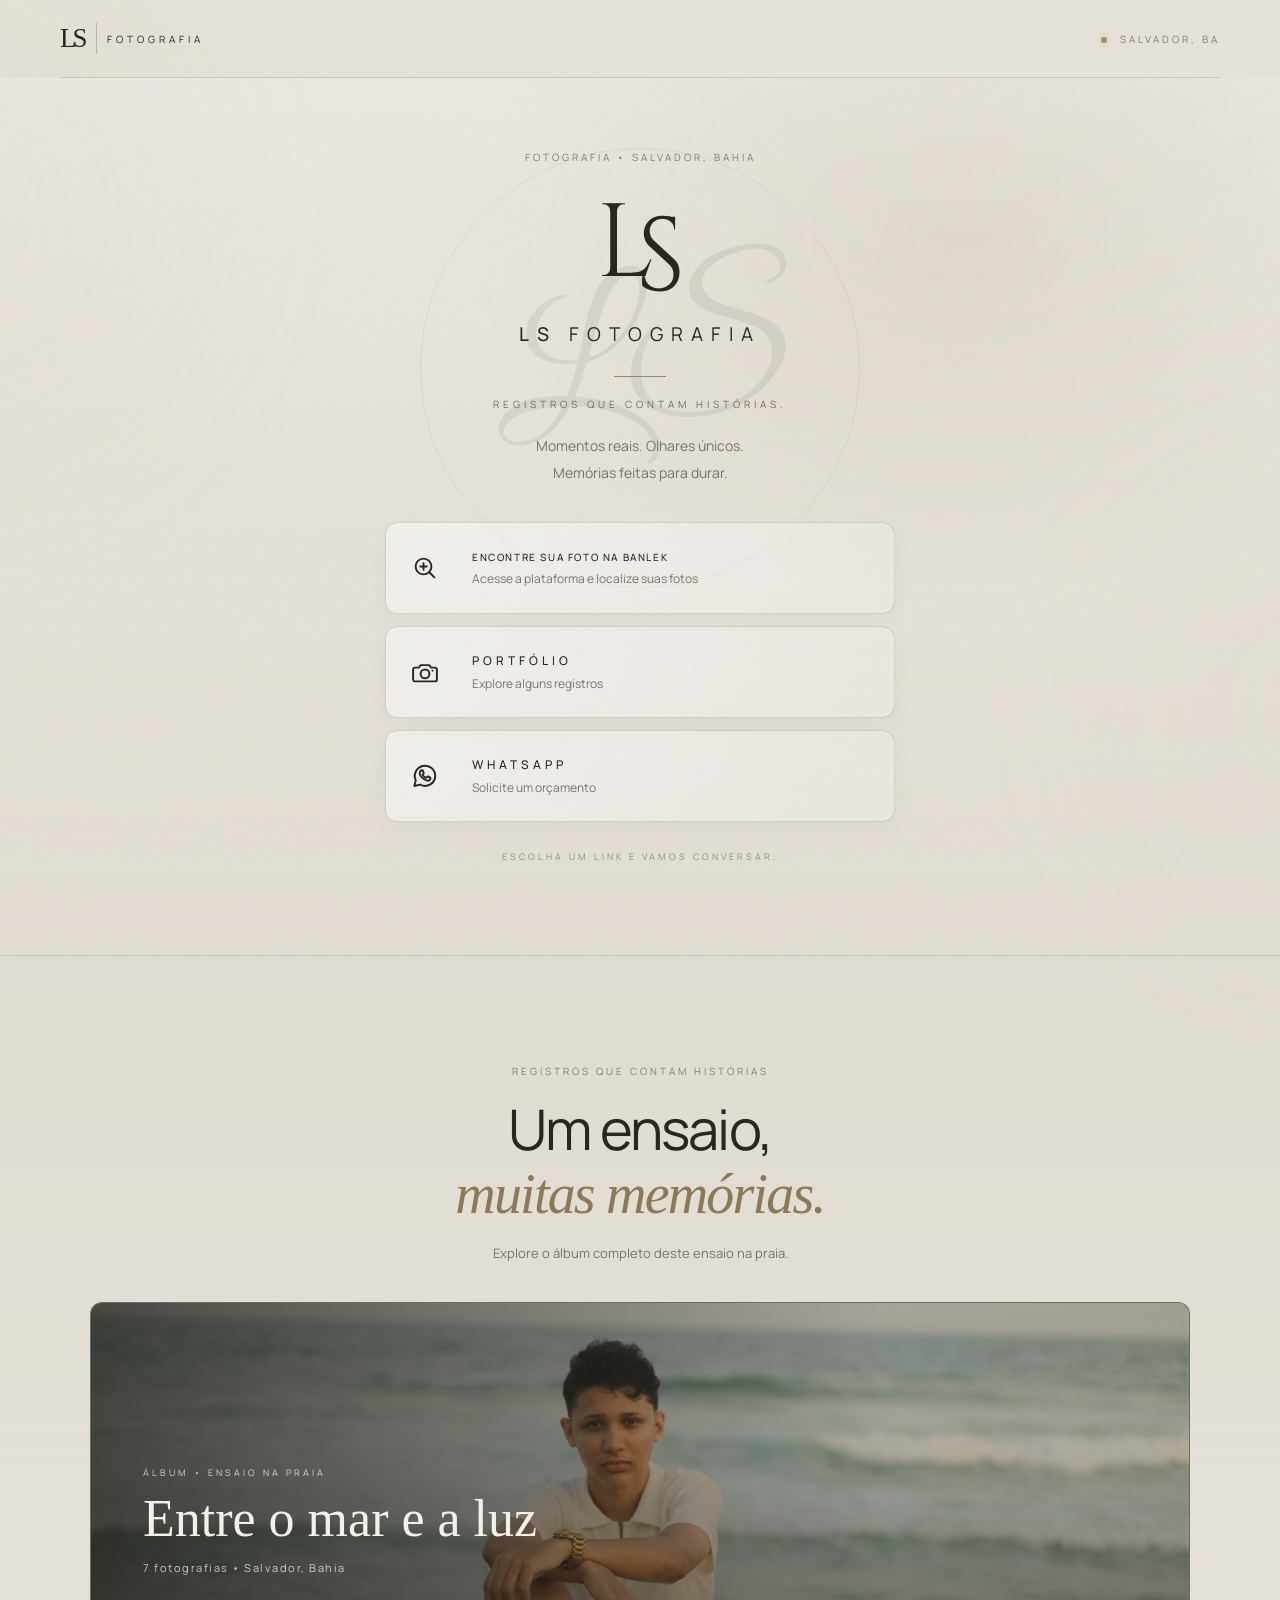
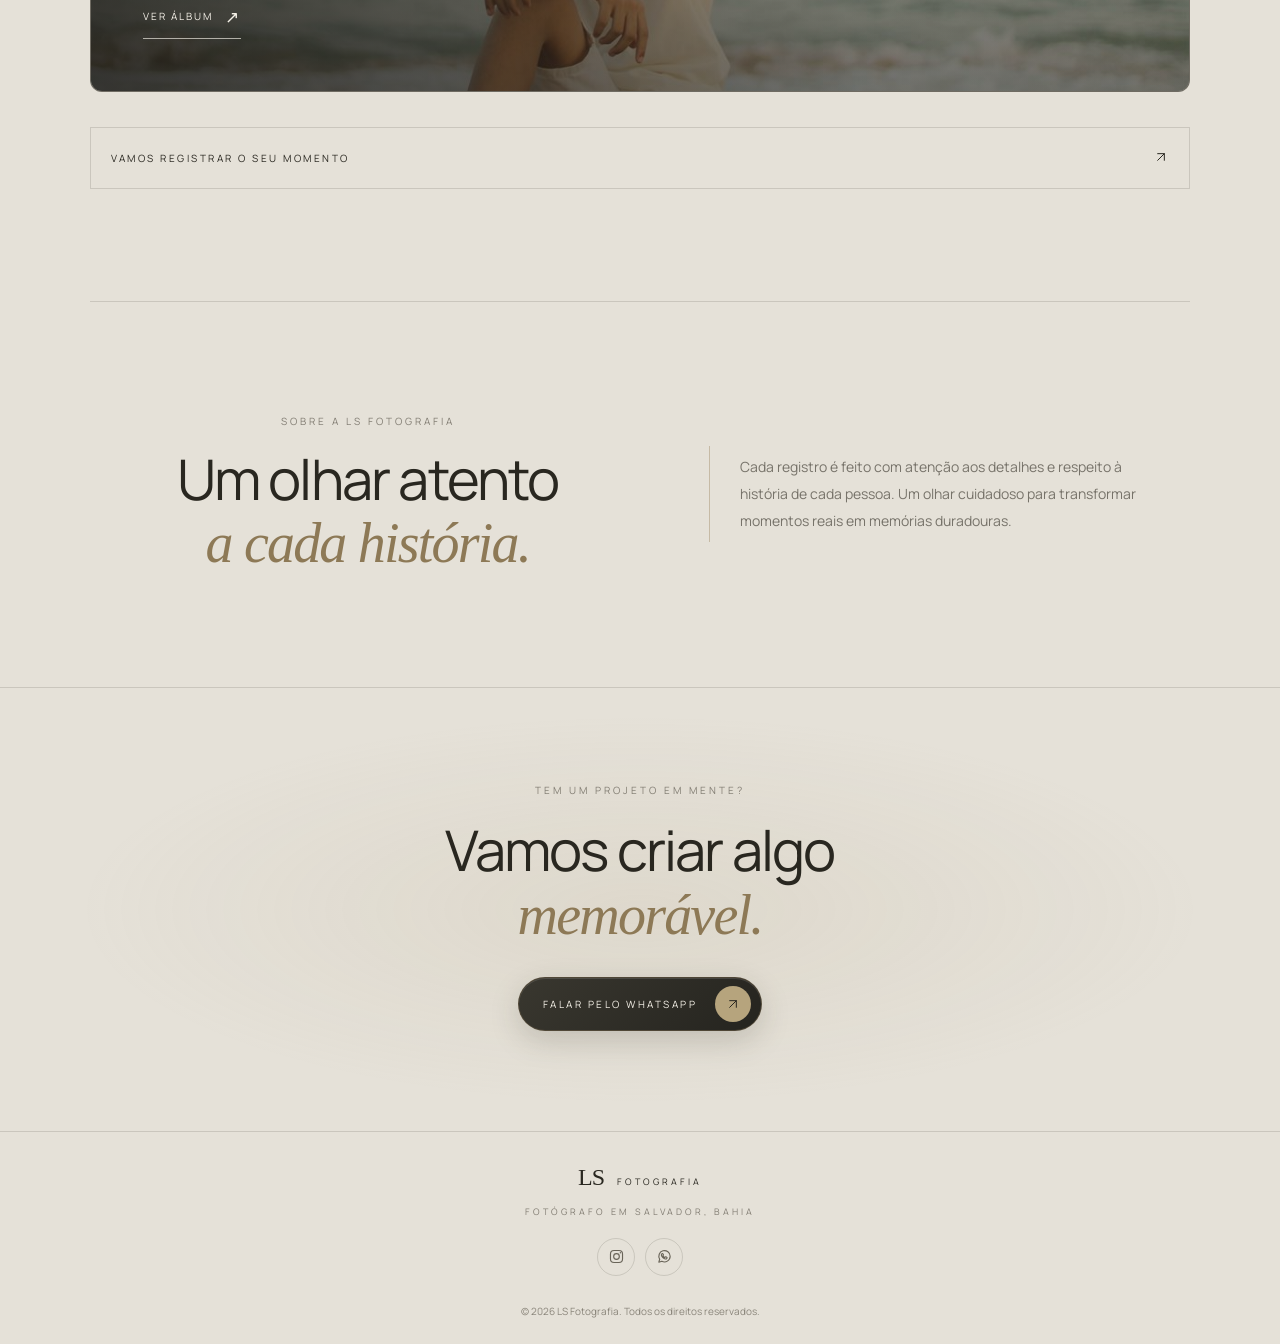
==== commit ad645df4: "Add Banlek button and remove TikTok Move Banlek, portfolio, and WhatsApp buttons into the requested " ====
--- a/index.html
+++ b/index.html
@@ -11,9 +11,9 @@
 <link rel="icon" type="image/svg+xml" href="favicon.svg">
 <link href="https://fonts.googleapis.com/css2?family=Cinzel:wght@400;500;600&family=Great+Vibes&family=Manrope:wght@300;400;500;600;700&display=swap" rel="stylesheet">
 
-<link rel="stylesheet" href="style.css?v=4">
+<link rel="stylesheet" href="style.css?v=6">
   
-  <script src="script.js?v=4" defer></script>
+  <script src="script.js?v=6" defer></script>
 </head>
 <body>
   <div class="ambient ambient-one" aria-hidden="true"></div>
@@ -41,6 +41,12 @@
         <p class="hero-copy reveal">Momentos reais. Olhares únicos.<br>Memórias feitas para durar.</p>
 
         <nav class="main-links reveal" aria-label="Links principais">
+          <a class="link-card link-card--banlek" href="https://banlek.com/lucas_silva_fotografo_" target="_blank" rel="noopener noreferrer">
+            <span class="link-icon" aria-hidden="true">
+              <svg viewBox="0 0 24 24" fill="none"><circle cx="10.8" cy="10.8" r="6.3"/><path d="m15.4 15.4 4.1 4.1M8.2 10.8h5.2M10.8 8.2v5.2"/></svg>
+            </span>
+            <span class="link-copy"><strong>ENCONTRE SUA FOTO NA BANLEK</strong><small>Acesse a plataforma e localize suas fotos</small></span>
+          </a>
           <a class="link-card portfolio-link" href="#portfolio">
             <span class="link-icon" aria-hidden="true">
               <svg viewBox="0 0 24 24" fill="none"><path d="M4 8.5h3l1.6-2h6.8l1.6 2h3A1.5 1.5 0 0 1 21.5 10v8a1.5 1.5 0 0 1-1.5 1.5H4A1.5 1.5 0 0 1 2.5 18v-8A1.5 1.5 0 0 1 4 8.5Z"/><circle cx="12" cy="13.5" r="3.5"/><path d="M18 11h.01"/></svg>
@@ -52,12 +58,6 @@
               <svg viewBox="0 0 24 24" fill="none"><path d="M20.2 11.7a8.2 8.2 0 0 1-12.1 7.2L3.5 20l1.1-4.5a8.2 8.2 0 1 1 15.6-3.8Z"/><path d="M8.5 7.9c.2-.4.4-.5.7-.5h.5c.2 0 .4.1.5.4l.7 1.6c.1.3.1.5-.1.7l-.5.6c-.2.2-.2.4 0 .6.5.9 1.3 1.6 2.2 2.1.2.1.4.1.6-.1l.7-.8c.2-.2.4-.2.7-.1l1.5.7c.3.1.4.3.4.5 0 .4-.2 1.1-.7 1.6-.5.5-1.2.7-2 .5-1-.2-2.3-.8-3.7-2-1.2-1.1-2-2.4-2.2-3.4-.2-.9.1-1.7.7-2.3Z"/></svg>
             </span>
             <span class="link-copy"><strong>WHATSAPP</strong><small>Solicite um orçamento</small></span>
-          </a>
-          <a class="link-card" id="tiktok-link" href="#" target="_blank" rel="noopener noreferrer">
-            <span class="link-icon" aria-hidden="true">
-              <svg viewBox="0 0 24 24" fill="none"><path d="M14 3v11.2a4.2 4.2 0 1 1-3.6-4.1"/><path d="M14 3c.5 3 2.3 4.8 5.5 5"/></svg>
-            </span>
-            <span class="link-copy"><strong>TIKTOK</strong><small>Bastidores e novos trabalhos</small></span>
           </a>
         </nav>
         <p class="hero-note reveal">ESCOLHA UM LINK E VAMOS CONVERSAR.</p>
@@ -109,9 +109,6 @@
       <a id="instagram-link" href="#" target="_blank" rel="noopener noreferrer" aria-label="Instagram">
         <svg viewBox="0 0 24 24" fill="none" aria-hidden="true"><rect x="3.5" y="3.5" width="17" height="17" rx="5"/><circle cx="12" cy="12" r="4"/><circle class="icon-dot" cx="17.5" cy="6.8" r="1" /></svg>
       </a>
-      <a id="footer-tiktok-link" href="#" target="_blank" rel="noopener noreferrer" aria-label="TikTok">
-        <svg viewBox="0 0 24 24" fill="none" aria-hidden="true"><path d="M14 4v10.1a4.1 4.1 0 1 1-3.5-4.05"/><path d="M14 4c.5 2.8 2.2 4.5 5 5"/></svg>
-      </a>
       <a id="footer-whatsapp-link" href="#" target="_blank" rel="noopener noreferrer" aria-label="WhatsApp">
         <svg viewBox="0 0 24 24" fill="none" aria-hidden="true"><path d="M20 11.7a8 8 0 0 1-11.8 7L4 20l1.2-4.1A8 8 0 1 1 20 11.7Z"/><path d="M8.2 8.1c.2-.4.4-.4.7-.4h.4c.2 0 .4.1.5.4l.7 1.5c.1.3.1.4-.1.6l-.5.6c-.2.2-.2.4 0 .6.5.8 1.2 1.4 2 1.9.2.1.4.1.6-.1l.6-.7c.2-.2.4-.2.7-.1l1.4.7c.3.1.4.3.4.5 0 .4-.2 1.1-.7 1.5-.5.4-1.1.6-1.8.4-.9-.2-2.1-.8-3.4-1.9-1.1-1-1.8-2.2-2-3.1-.2-.8.1-1.5.5-1.9Z"/></svg>
       </a>
--- a/style.css
+++ b/style.css
@@ -269,6 +269,11 @@
 .link-copy small {
   color: var(--muted);
   font-size: 12px;
+}
+
+.link-card--banlek .link-copy strong {
+  font-size: 10px;
+  letter-spacing: 1.6px;
 }
 
 .arrow {
